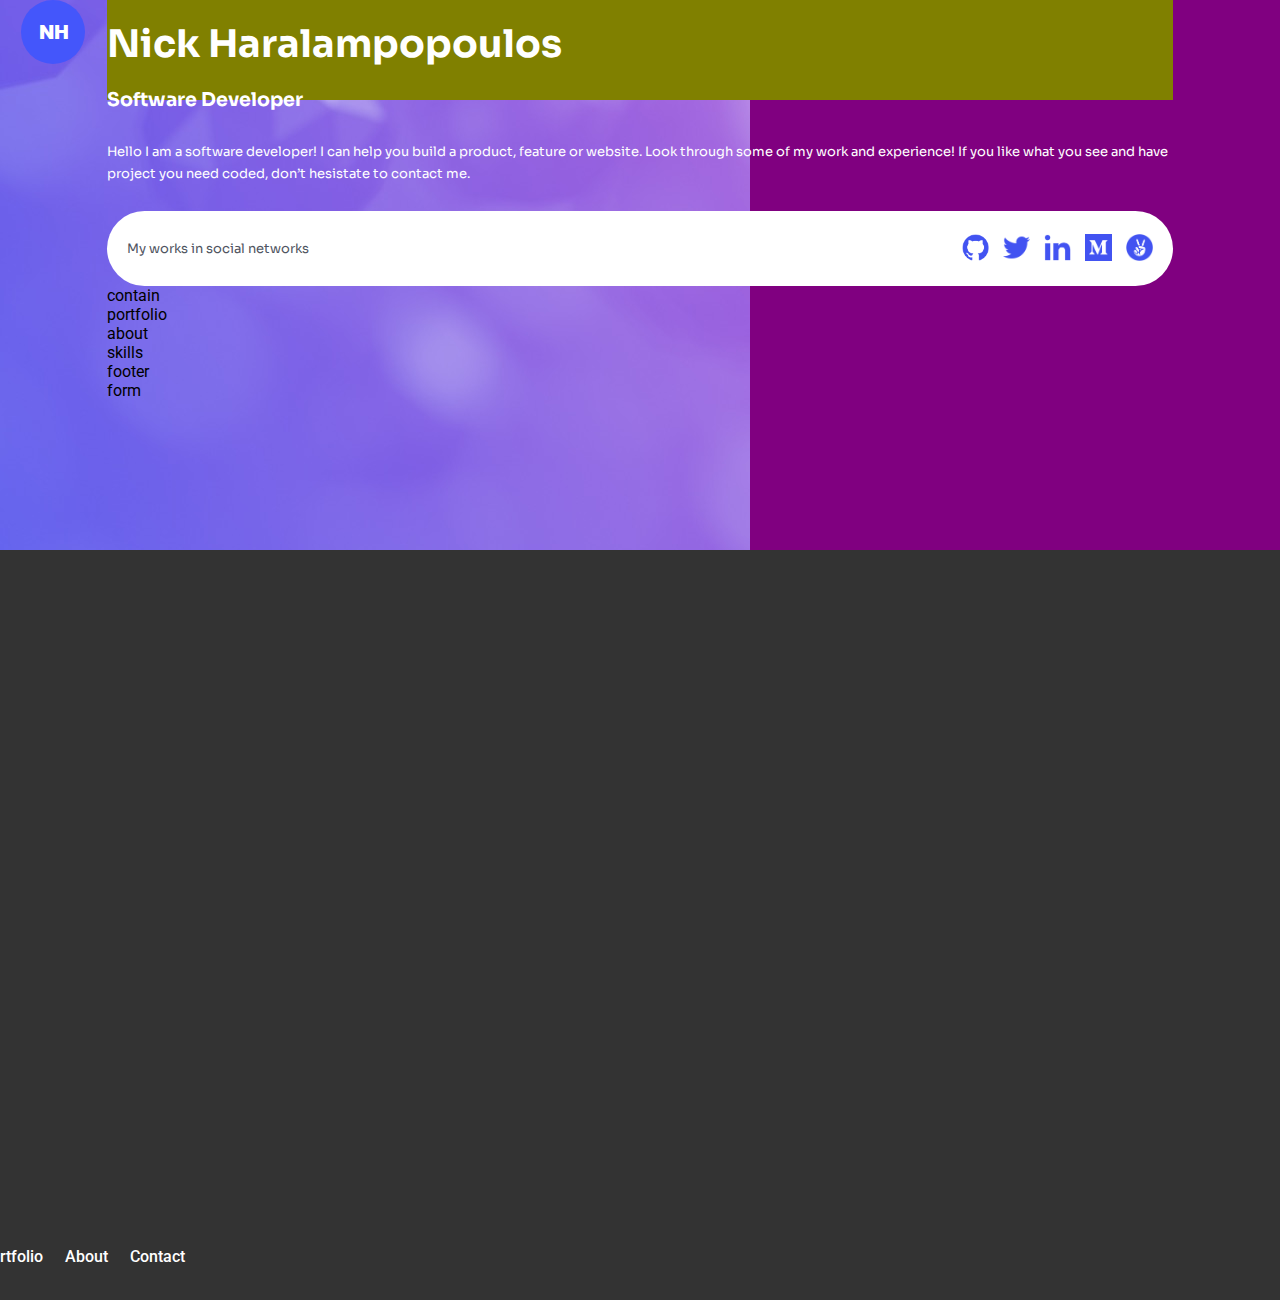
==== test.html @ a8895784 "New design" ====
<!DOCTYPE html>
<html lang="en">
  <head>
    <meta charset="UTF-8" />
    <meta name="viewport" content="width=device-width, initial-scale=1.0" />
    <link
      href="https://fonts.googleapis.com/css?family=Roboto"
      rel="stylesheet"
    />
    <link
      href="https://fonts.googleapis.com/css?family=Poppins"
      rel="stylesheet"
    />
    <link
      href="https://fonts.googleapis.com/css?family=Sora"
      rel="stylesheet"
    />
    <link rel="stylesheet" href="test.css" />
    <title>Test Document</title>
  </head>
  <body>
    <div class="header-image"></div>
    <div class="wrapper">
      <header class="nav">
        <div class="logo"><p class="initials">NH</p></div>
        <ul class="nav-items">
          <li class="active hidden"><a href="#intro">Intro</a></li>
          <li><a href="#portfolio">Portfolio</a></li>
          <li><a href="#about">About</a></li>
          <li><a href="#contact">Contact</a></li>
        </ul>
      </header>
      <div class="container">
        <!-- <div class="header">header</div> -->
        <div class="content">
          <div class="header" id="intro">
            <h1>Nick Haralampopoulos</h1>
            <h3>Software Developer</h3>
            <p>
              Hello I am a software developer! I can help you build a product,
              feature or website. Look through some of my work and experience!
              If you like what you see and have project you need coded, don’t
              hesistate to contact me.
            </p>
            <div class="social">
              <div class="text">My works in social networks</div>
              <ul class="social-icons">
                <li class="s-icon">
                  <a href="https://github.com/macnick"
                    ><img src="./images/github.png" alt="github logo"
                  /></a>
                </li>
                <li class="s-icon">
                  <a href="https://twitter.com/mac_experts"
                    ><img src="./images/twitter.png" alt="twitter logo"
                  /></a>
                </li>
                <li class="s-icon">
                  <a href="https://www.linkedin.com/in/nick-haralampopoulos/"
                    ><img src="./images/linkedin.png" alt="linkedin logo"
                  /></a>
                </li>
                <li class="s-icon">
                  <a href="https://medium.com/@nick.haralampopoulos"
                    ><img src="./images/medium.png" alt="medium logo"
                  /></a>
                </li>
                <li class="s-icon">
                  <a href="https://angel.co/u/nick-haralampopoulos"
                    ><img src="./images/angellist.png" alt="angellist logo"
                  /></a>
                </li>
              </ul>
            </div>
          </div>
        </div>
        <!-- Finished here -->

        <div class="contain">
          contain
          <div class="portfolio">portfolio</div>
          <div class="about">about</div>
          <div class="skills">skills</div>
          <div class="footer">
            footer
            <div class="form">form</div>
          </div>
        </div>
      </div>
    </div>
  </body>
</html>
---- test.css ----
body {
  margin: 0;
  overflow-y: scroll;
  overflow-x: hidden;
  font-family: 'Roboto', sans-serif;
  font-style: normal;
  background-color: #333;
}

html {
  scroll-behavior: smooth;
}

button {
  border: none;
  font-family: 'Roboto', sans-serif;
  font-style: normal;
}

button:hover {
  cursor: pointer;
  background-color: #ff869c;
}

a {
  text-decoration: none;
}

.header-image {
  position: absolute;
  top: 0;
  background-color: purple;
  background-image: url(/images/header-back-mobile.jpg);
  height: 550px;
  width: 100%;
  background-repeat: no-repeat;
  z-index: -100;
}

.wrapper {
  display: grid;
  grid-template-columns: minmax(10px, 1fr) minmax(355px, 10fr) minmax(10px, 1fr);
  grid-template-rows: 100px auto;
  justify-items: center;
  width: 100vw;
  /* height: 100vh; */
  height: 1300px;
}

.nav {
  grid-column-start: 2;
  grid-column-end: 3;
  display: flex;
  justify-content: space-between;
  align-items: center;
  /* width: 100%; */
  /* height: 90px; */
}

.container {
  background-color: olive;
  grid-column-start: 2;
  grid-column-end: 3;
  width: 100%;
}

.hidden {
  display: none;
}

/* nav styling  */
.nav {
  display: flex;
  flex-direction: row;
  padding: 0;
  z-index: 1;
  width: 100%;
}
.nav ul {
  list-style: none;
  display: flex;
  flex-direction: row;
}
.nav ul li {
  margin: 0 1px;
}
.nav a {
  font-weight: 500;
  font-size: 20px;
  line-height: 338.5%;
  color: #ffffff;
}

.logo {
  background: #4456fb;
  border-radius: 50%;
  width: 64px;
  height: 64px;
  /* margin: 47px 0 40px 0; */
}
.initials {
  font-family: 'Poppins', sans-serif;
  font-style: normal;
  font-weight: 800;
  font-size: 20px;
  line-height: 105.3%;
  color: #ffffff;
  z-index: 100;
  padding: 2px 0 0 18px;
}
.nav-items li {
  margin: 10px 0 10px -60px;
  line-height: 40px;
  list-style: none;
}
.nav-items a {
  font-weight: 500;
  font-size: 16px;
  margin: 0 0 0 20px;
}

/* style content  */

.content {
  font-family: 'Sora', sans-serif;
  font-style: normal;
  font-weight: bold;
  color: #ffffff;
}

.icons a img,
.s-icon img {
  width: 27px;
  height: 27px;
  margin-left: 14px;
}

.icons {
  display: flex;
  justify-content: flex-end;
  margin-top: 20px;
  border-bottom: 1px solid #6877ff;
  padding: 0 0 20px 0;
}

.content .header h1 {
  font-size: 38px;
  line-height: 105%;
}

.header h3 {
  font-size: 19px;
  line-height: 105%;
  margin: 0 0 30px 0;
}

.header p,
.about p,
.footer p {
  font-size: 13px;
  font-weight: normal;
  line-height: 22px;
  /* width: 100%; */
  margin: 0 0 26px 0;
}

.about p,
.footer p {
  color: #4f5461;
}

.social {
  display: flex;
  justify-content: space-between;
  align-items: center;
  font-style: normal;
  font-weight: normal;
  font-size: 13px;
  line-height: 105%;
  background-color: #fff;
  color: #4f5461;
  border-radius: 60px;
  padding: 10px 20px;
}

.social ul {
  display: flex;
  list-style: none;
}

@media only screen and (min-width: 600px) {
  .nav {
    grid-column-start: 1;
    grid-column-end: 2;
    grid-row-start: 1;
    grid-row-end: 3;
    /* display: grid;
    grid-template-rows: 12fr; */
    flex-direction: column;
    padding: 0 90px;
  }
}
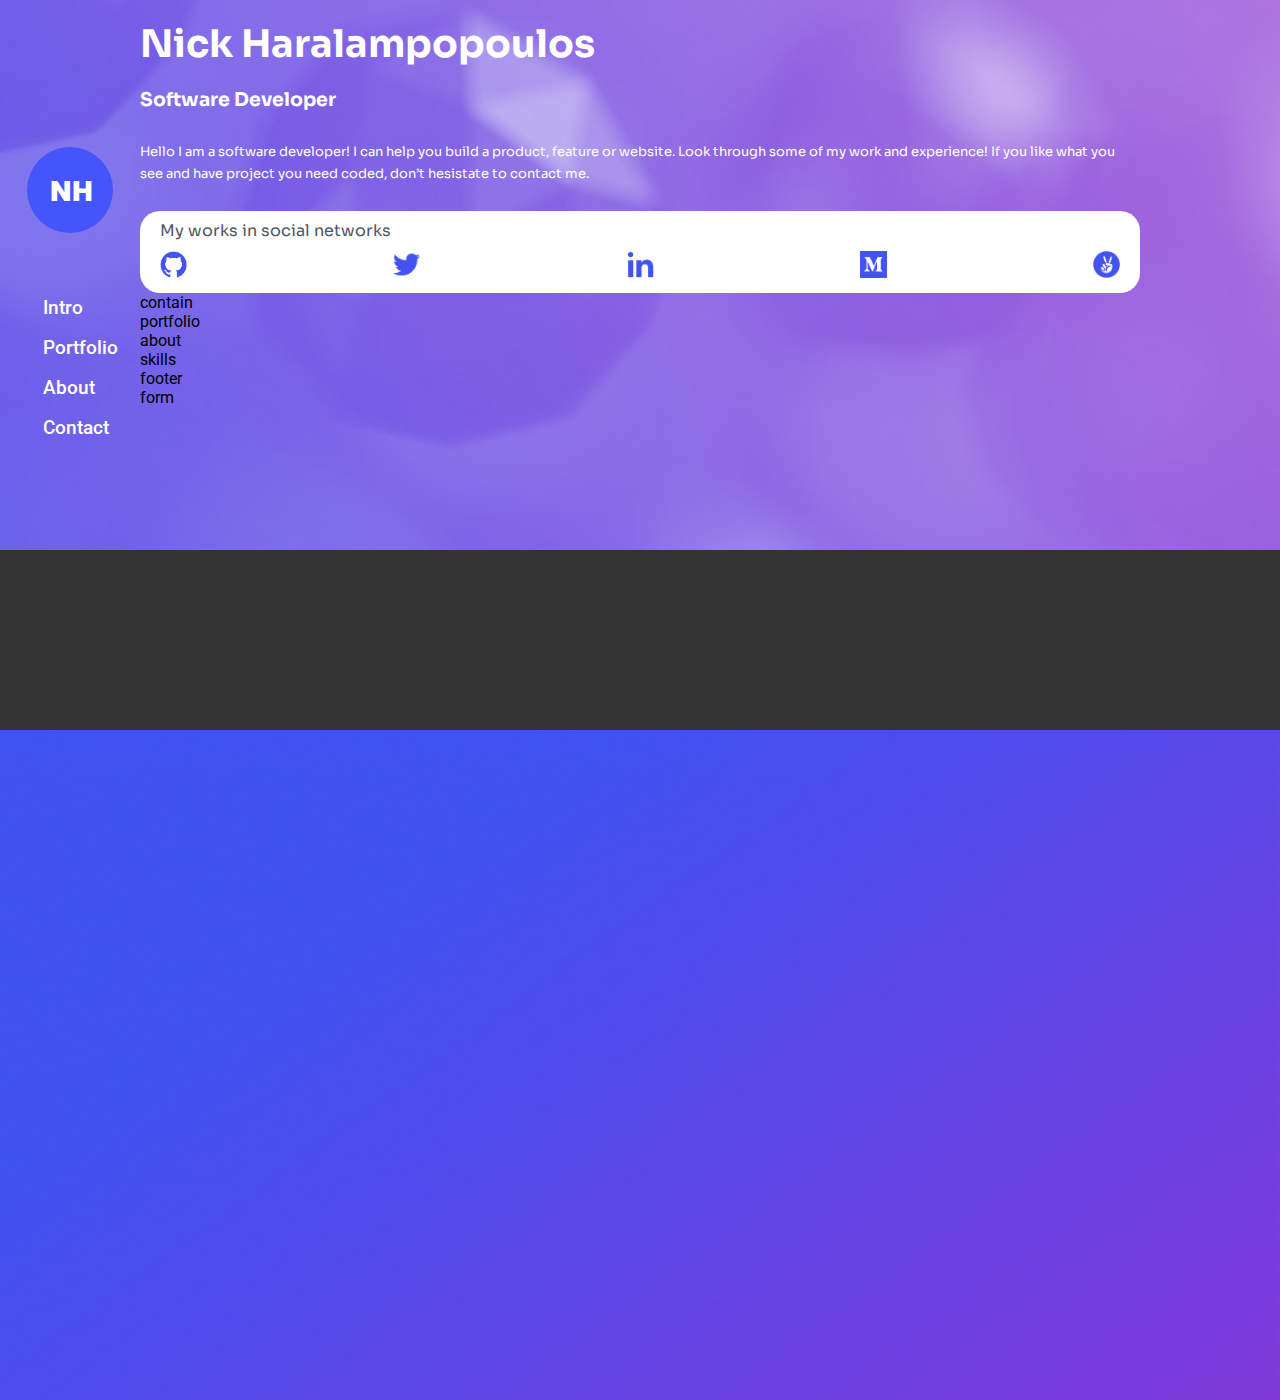
==== commit 6c019e20: "Style Intro" ====
--- a/test.html
+++ b/test.html
@@ -44,33 +44,29 @@
             </p>
             <div class="social">
               <div class="text">My works in social networks</div>
-              <ul class="social-icons">
-                <li class="s-icon">
-                  <a href="https://github.com/macnick"
-                    ><img src="./images/github.png" alt="github logo"
-                  /></a>
-                </li>
-                <li class="s-icon">
-                  <a href="https://twitter.com/mac_experts"
-                    ><img src="./images/twitter.png" alt="twitter logo"
-                  /></a>
-                </li>
-                <li class="s-icon">
-                  <a href="https://www.linkedin.com/in/nick-haralampopoulos/"
-                    ><img src="./images/linkedin.png" alt="linkedin logo"
-                  /></a>
-                </li>
-                <li class="s-icon">
-                  <a href="https://medium.com/@nick.haralampopoulos"
-                    ><img src="./images/medium.png" alt="medium logo"
-                  /></a>
-                </li>
-                <li class="s-icon">
-                  <a href="https://angel.co/u/nick-haralampopoulos"
-                    ><img src="./images/angellist.png" alt="angellist logo"
-                  /></a>
-                </li>
-              </ul>
+              <div class="social-icons">
+                <a href="https://github.com/macnick" target="_blank"
+                  ><img src="./images/github.png" alt="github logo"
+                /></a>
+                <a href="https://twitter.com/mac_experts" target="_blank"
+                  ><img src="./images/twitter.png" alt="twitter logo"
+                /></a>
+                <a
+                  href="https://www.linkedin.com/in/nick-haralampopoos/"
+                  target="_blank"
+                  ><img src="./images/linkedin.png" alt="linkedin logo"
+                /></a>
+                <a
+                  href="https://medium.com/@nick.haralampopoulos"
+                  target="_blank"
+                  ><img src="./images/medium.png" alt="medium logo"
+                /></a>
+                <a
+                  href="https://angel.co/u/nick-haralampopoulos"
+                  target="_blank"
+                  ><img src="./images/angellist.png" alt="angellist logo"
+                /></a>
+              </div>
             </div>
           </div>
         </div>
--- a/test.css
+++ b/test.css
@@ -34,6 +34,7 @@
   height: 550px;
   width: 100%;
   background-repeat: no-repeat;
+  background-size: 100%;
   z-index: -100;
 }
 
@@ -44,7 +45,11 @@
   justify-items: center;
   width: 100vw;
   /* height: 100vh; */
-  height: 1300px;
+  height: 1400px;
+  background-image: url(/images/footer-back-mobile.jpg);
+  background-repeat: no-repeat;
+  background-position: center bottom;
+  background-size: 100% 670px;
 }
 
 .nav {
@@ -58,7 +63,7 @@
 }
 
 .container {
-  background-color: olive;
+  /* background-color: olive; */
   grid-column-start: 2;
   grid-column-end: 3;
   width: 100%;
@@ -129,18 +134,10 @@
 }
 
 .icons a img,
-.s-icon img {
+a img {
   width: 27px;
   height: 27px;
-  margin-left: 14px;
-}
-
-.icons {
-  display: flex;
-  justify-content: flex-end;
-  margin-top: 20px;
-  border-bottom: 1px solid #6877ff;
-  padding: 0 0 20px 0;
+  margin: 10px 0 0 0;
 }
 
 .content .header h1 {
@@ -170,33 +167,63 @@
 }
 
 .social {
-  display: flex;
-  justify-content: space-between;
-  align-items: center;
+  display: block;
+  text-align: left;
+  font-family: 'Sora', sans-serif;
   font-style: normal;
   font-weight: normal;
-  font-size: 13px;
-  line-height: 105%;
+  font-size: 16px;
+  line-height: 20px;
   background-color: #fff;
   color: #4f5461;
-  border-radius: 60px;
+  border-radius: 20px;
   padding: 10px 20px;
 }
 
-.social ul {
-  display: flex;
-  list-style: none;
-}
-
-@media only screen and (min-width: 600px) {
+.social-icons {
+  display: flex;
+  justify-content: space-between;
+}
+
+@media only screen and (min-width: 1024px) {
+  .wrapper {
+    grid-template-columns: minmax(140px, 1fr) minmax(700px, 10fr) minmax(
+        140px,
+        1fr
+      );
+  }
   .nav {
     grid-column-start: 1;
     grid-column-end: 2;
-    grid-row-start: 1;
+    grid-row-start: 2;
     grid-row-end: 3;
-    /* display: grid;
-    grid-template-rows: 12fr; */
     flex-direction: column;
+    justify-content: flex-start;
     padding: 0 90px;
   }
-}
+  .nav ul {
+    flex-direction: column;
+    padding-inline-start: 0px;
+  }
+  .hidden {
+    display: block;
+  }
+  .logo {
+    background: #4456fb;
+    border-radius: 50%;
+    width: 86px;
+    height: 86px;
+    margin: 47px 0 40px 0;
+  }
+  .initials {
+    font-size: 28px;
+    line-height: 105.3%;
+    padding: 2px 0 0 23px;
+  }
+  .nav-items a {
+    font-weight: 500;
+    font-size: 19px;
+    line-height: 105%;
+    margin: 0 0 0 20px;
+  }
+}
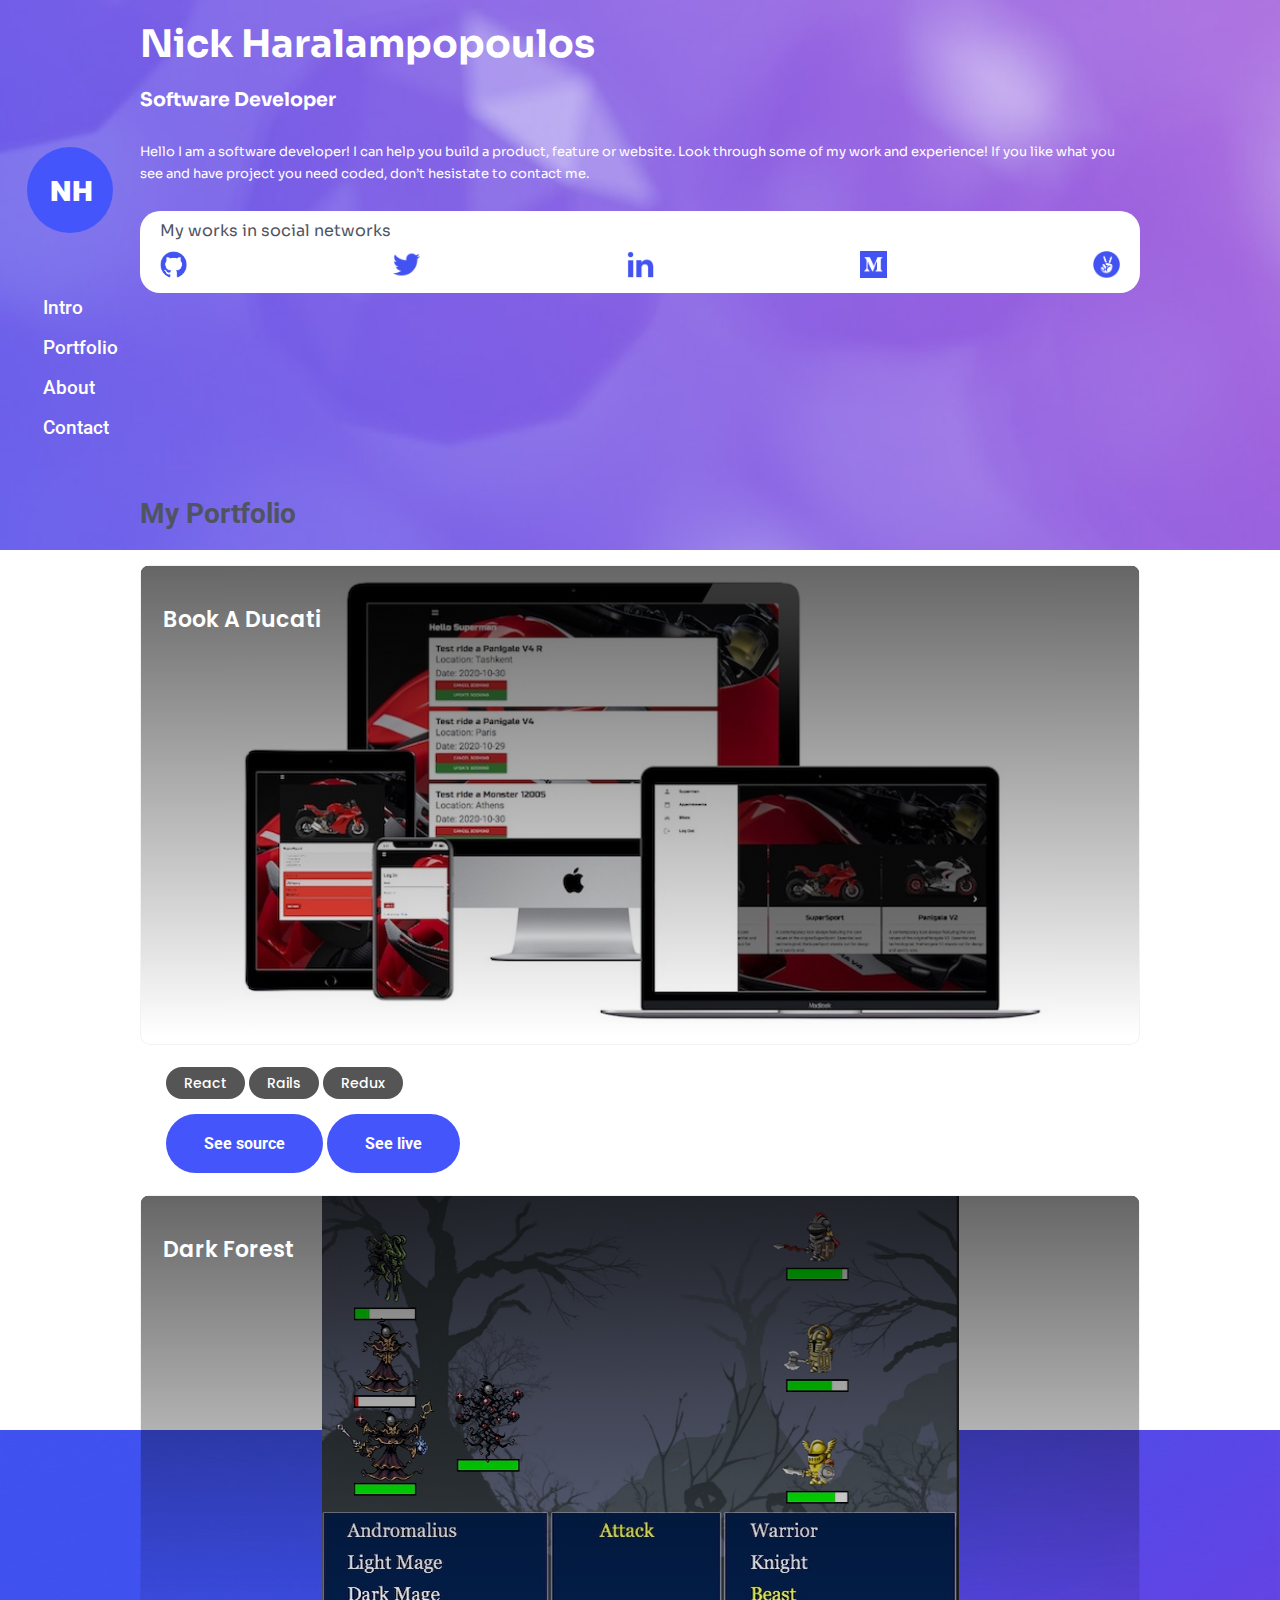
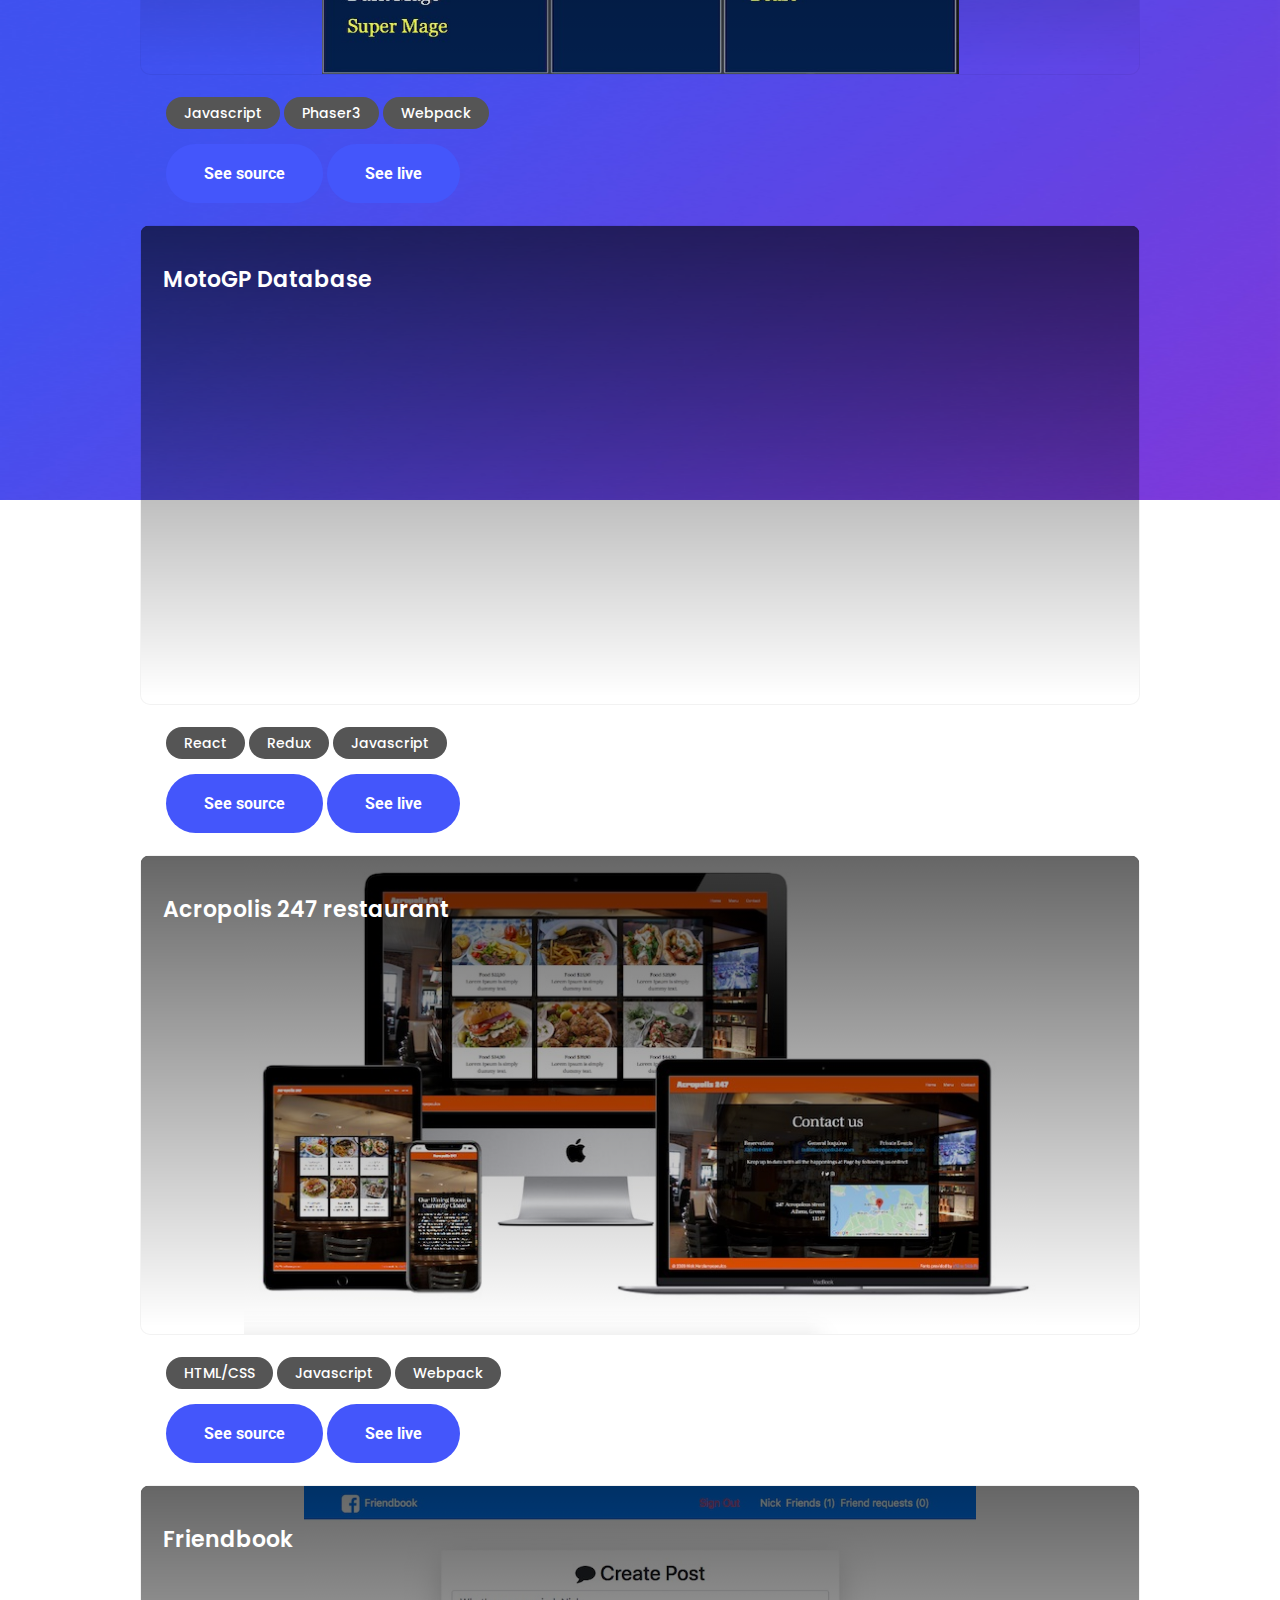
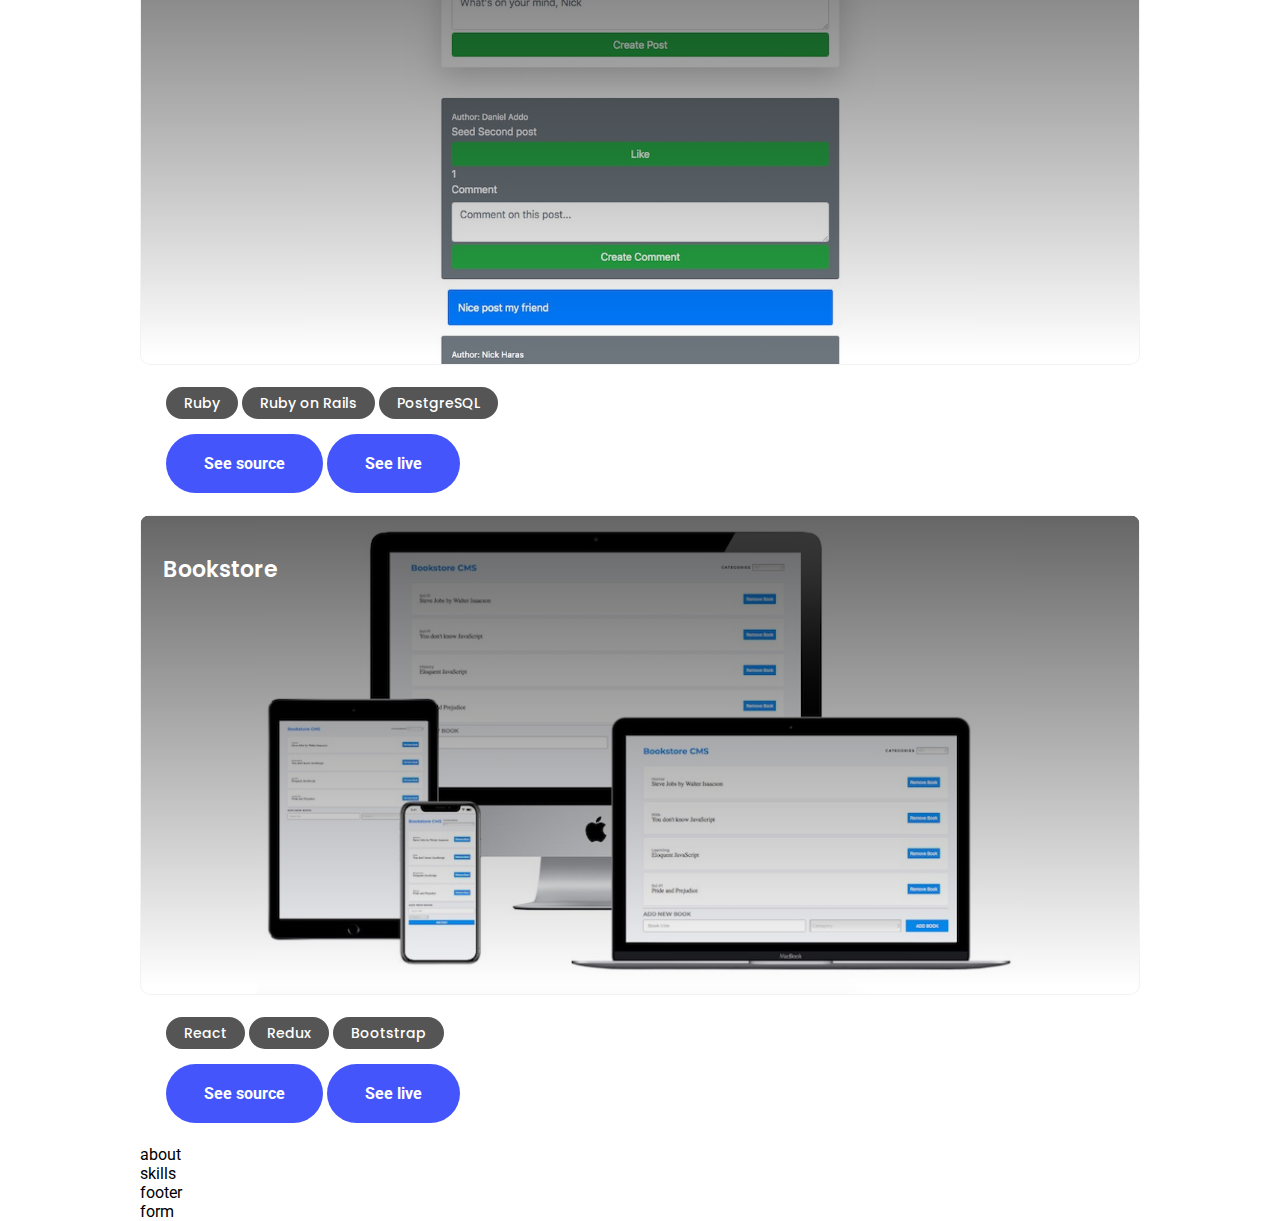
==== commit 9f81161a: "Style portfolio" ====
--- a/test.html
+++ b/test.html
@@ -72,16 +72,148 @@
         </div>
         <!-- Finished here -->
 
-        <div class="contain">
-          contain
-          <div class="portfolio">portfolio</div>
-          <div class="about">about</div>
-          <div class="skills">skills</div>
-          <div class="footer">
-            footer
-            <div class="form">form</div>
+        <!-- <div class="contain"> -->
+        <!-- Portfolio -->
+        <div class="portfolio">
+          <h4>My Portfolio</h4>
+          <div class="portfolio-item" id="proj1">
+            <div class="project-info">
+              <h3>Book A Ducati</h3>
+              <div class="technologies">
+                <span class="btn grey">React</span>
+                <span class="btn grey">Rails</span>
+                <span class="btn grey">Redux</span>
+              </div>
+              <div class="project-btn">
+                <a
+                  href="https://github.com/macnick/bookaduc-client"
+                  target="_blank"
+                >
+                  <span class="btn blue source-live">See source</span>
+                </a>
+                <a href="https://bookaduc.netlify.app/" target="_blank">
+                  <span class="btn blue source-live">See live</span>
+                </a>
+              </div>
+            </div>
+          </div>
+          <div class="portfolio-item" id="proj2">
+            <div class="project-info">
+              <h3>Dark Forest</h3>
+              <div class="technologies">
+                <span class="btn grey">Javascript</span>
+                <span class="btn grey">Phaser3</span>
+                <span class="btn grey">Webpack</span>
+              </div>
+              <div class="project-btn">
+                <a href="https://github.com/macnick/RPG-game" target="_blank">
+                  <span class="btn blue source-live">See source</span>
+                </a>
+                <a href="https://macexperts.gr/darkforest" target="_blank">
+                  <span class="btn blue source-live">See live</span>
+                </a>
+              </div>
+            </div>
+          </div>
+          <div class="portfolio-item" id="proj3">
+            <div class="project-info">
+              <h3>MotoGP Database</h3>
+              <div class="technologies">
+                <span class="btn grey">React</span>
+                <span class="btn grey">Redux</span>
+                <span class="btn grey">Javascript</span>
+              </div>
+              <div class="project-btn">
+                <a href="https://github.com/macnick/motogp-db" target="_blank">
+                  <span class="btn blue source-live">See source</span>
+                </a>
+                <a href="https://motogp-macnick.netlify.app/" target="_blank">
+                  <span class="btn blue source-live">See live</span>
+                </a>
+              </div>
+            </div>
+          </div>
+          <div class="portfolio-item" id="proj4">
+            <div class="project-info">
+              <h3>Acropolis 247 restaurant</h3>
+              <div class="technologies">
+                <span class="btn grey">HTML/CSS</span>
+                <span class="btn grey">Javascript</span>
+                <span class="btn grey">Webpack</span>
+              </div>
+              <div class="project-btn">
+                <a
+                  href="https://github.com/macnick/Restaurant-Page"
+                  target="_blank"
+                >
+                  <span class="btn blue source-live">See source</span>
+                </a>
+                <a
+                  href="https://macnick.github.io/Restaurant-Page/"
+                  target="_blank"
+                >
+                  <span class="btn blue source-live">See live</span>
+                </a>
+              </div>
+            </div>
+          </div>
+          <div class="portfolio-item" id="proj5">
+            <div class="project-info">
+              <h3>Friendbook</h3>
+              <div class="technologies">
+                <span class="btn grey">Ruby</span>
+                <span class="btn grey">Ruby on Rails</span>
+                <span class="btn grey">PostgreSQL</span>
+              </div>
+              <div class="project-btn">
+                <a
+                  href="https://github.com/macnick/facebook-clone"
+                  target="_blank"
+                >
+                  <span class="btn blue source-live">See source</span>
+                </a>
+                <a
+                  href="https://secret-sea-76381.herokuapp.com/"
+                  target="_blank"
+                >
+                  <span class="btn blue source-live">See live</span>
+                </a>
+              </div>
+            </div>
+          </div>
+          <div class="portfolio-item" id="proj6">
+            <div class="project-info">
+              <h3>Bookstore</h3>
+              <div class="technologies">
+                <span class="btn grey">React</span>
+                <span class="btn grey">Redux</span>
+                <span class="btn grey">Bootstrap</span>
+              </div>
+              <div class="project-btn">
+                <a
+                  href="https://github.com/macnick/react-bookstore"
+                  target="_blank"
+                >
+                  <span class="btn blue source-live">See source</span>
+                </a>
+                <a
+                  href="https://react-bookstore-270720.herokuapp.com/"
+                  target="_blank"
+                >
+                  <span class="btn blue source-live">See live</span>
+                </a>
+              </div>
+            </div>
           </div>
         </div>
+        <!-- Portfolio Finished here -->
+        <div class="about">about</div>
+        <div class="skills">skills</div>
+        <div class="footer">
+          footer
+          <div class="form">form</div>
+        </div>
+        <!-- </div> -->
       </div>
     </div>
   </body>
--- a/test.css
+++ b/test.css
@@ -4,7 +4,6 @@
   overflow-x: hidden;
   font-family: 'Roboto', sans-serif;
   font-style: normal;
-  background-color: #333;
 }
 
 html {
@@ -24,6 +23,13 @@
 
 a {
   text-decoration: none;
+}
+
+h4 {
+  font-weight: bold;
+  font-size: 28px;
+  line-height: 29px;
+  color: #4f5461;
 }
 
 .header-image {
@@ -45,7 +51,7 @@
   justify-items: center;
   width: 100vw;
   /* height: 100vh; */
-  height: 1400px;
+  height: 2100px;
   background-image: url(/images/footer-back-mobile.jpg);
   background-repeat: no-repeat;
   background-position: center bottom;
@@ -63,7 +69,6 @@
 }
 
 .container {
-  /* background-color: olive; */
   grid-column-start: 2;
   grid-column-end: 3;
   width: 100%;
@@ -131,6 +136,7 @@
   font-style: normal;
   font-weight: bold;
   color: #ffffff;
+  height: 436px;
 }
 
 .icons a img,
@@ -185,6 +191,165 @@
   justify-content: space-between;
 }
 
+/* style portfolio  */
+
+.portfolio-item {
+  width: auto;
+  height: 480px;
+  border: 1px solid rgba(0, 0, 0, 0.05);
+  box-sizing: border-box;
+  border-radius: 10px;
+  margin: 0 0 150px 0;
+}
+
+#proj1 {
+  background: linear-gradient(
+      180deg,
+      rgba(0, 0, 0, 0.6) 0%,
+      rgba(0, 0, 0, 0) 98.35%
+    ),
+    url(./images/Proj1.jpg);
+  background-position: center;
+  background-size: contain;
+  background-repeat: no-repeat;
+}
+
+#proj2 {
+  background: linear-gradient(
+      180deg,
+      rgba(0, 0, 0, 0.6) 0%,
+      rgba(0, 0, 0, 0) 98.35%
+    ),
+    url(./images/Proj2.jpg);
+  background-position: center;
+  background-size: contain;
+  background-repeat: no-repeat;
+}
+
+#proj3 {
+  background: linear-gradient(
+      180deg,
+      rgba(0, 0, 0, 0.6) 0%,
+      rgba(0, 0, 0, 0) 98.35%
+    ),
+    url(./images/Proj3.jpg);
+  background-position: center;
+  background-size: contain;
+  background-repeat: no-repeat;
+}
+
+#proj4 {
+  background: linear-gradient(
+      180deg,
+      rgba(0, 0, 0, 0.6) 0%,
+      rgba(0, 0, 0, 0) 98.35%
+    ),
+    url(./images/Proj4.jpg);
+  background-position: center;
+  background-size: contain;
+  background-repeat: no-repeat;
+}
+
+#proj5 {
+  background: linear-gradient(
+      180deg,
+      rgba(0, 0, 0, 0.6) 0%,
+      rgba(0, 0, 0, 0) 98.35%
+    ),
+    url(./images/Proj5.jpg);
+  background-position: center;
+  background-size: contain;
+  background-repeat: no-repeat;
+}
+
+#proj6 {
+  background: linear-gradient(
+      180deg,
+      rgba(0, 0, 0, 0.6) 0%,
+      rgba(0, 0, 0, 0) 98.35%
+    ),
+    url(./images/Proj6.jpg);
+  background-position: center;
+  background-size: contain;
+  background-repeat: no-repeat;
+}
+
+.btn {
+  font-weight: bold;
+  font-size: 16px;
+  line-height: 103%;
+  text-align: center;
+  padding: 22px 0 18px 0;
+  color: #ffffff;
+  border: 0 solid none;
+  border-radius: 60px;
+  width: 193px;
+  height: 59px;
+}
+
+.project-info {
+  opacity: 100;
+  width: 405px;
+  height: 286px;
+}
+
+.project-info h3 {
+  position: relative;
+  top: 20px;
+  left: 22px;
+  font-family: 'Poppins', sans-serif;
+  font-style: normal;
+  font-weight: 600;
+  font-size: 22px;
+  line-height: 105.3%;
+  color: #fff;
+}
+
+.technologies {
+  position: relative;
+  top: 440px;
+  left: 25px;
+}
+
+.project-btn {
+  position: relative;
+  top: 480px;
+  left: 25px;
+  width: 340px;
+}
+
+.source-live {
+  padding: 20px 38px 20px 38px;
+  width: 193px;
+  height: 59px;
+}
+
+.blue {
+  background-color: #4456fb;
+}
+
+.blue:hover {
+  background-color: #7cb1ff;
+}
+
+.red {
+  background: #fa4969;
+  width: 242px;
+}
+
+.grey {
+  font-family: 'Poppins', sans-serif;
+  font-style: normal;
+  font-weight: 500;
+  font-size: 14px;
+  line-height: 21px;
+  text-align: center;
+  border: 0 solid none;
+  border-radius: 60px;
+  background-color: #555;
+  padding: 6px 18px;
+}
+
 @media only screen and (min-width: 1024px) {
   .wrapper {
     grid-template-columns: minmax(140px, 1fr) minmax(700px, 10fr) minmax(
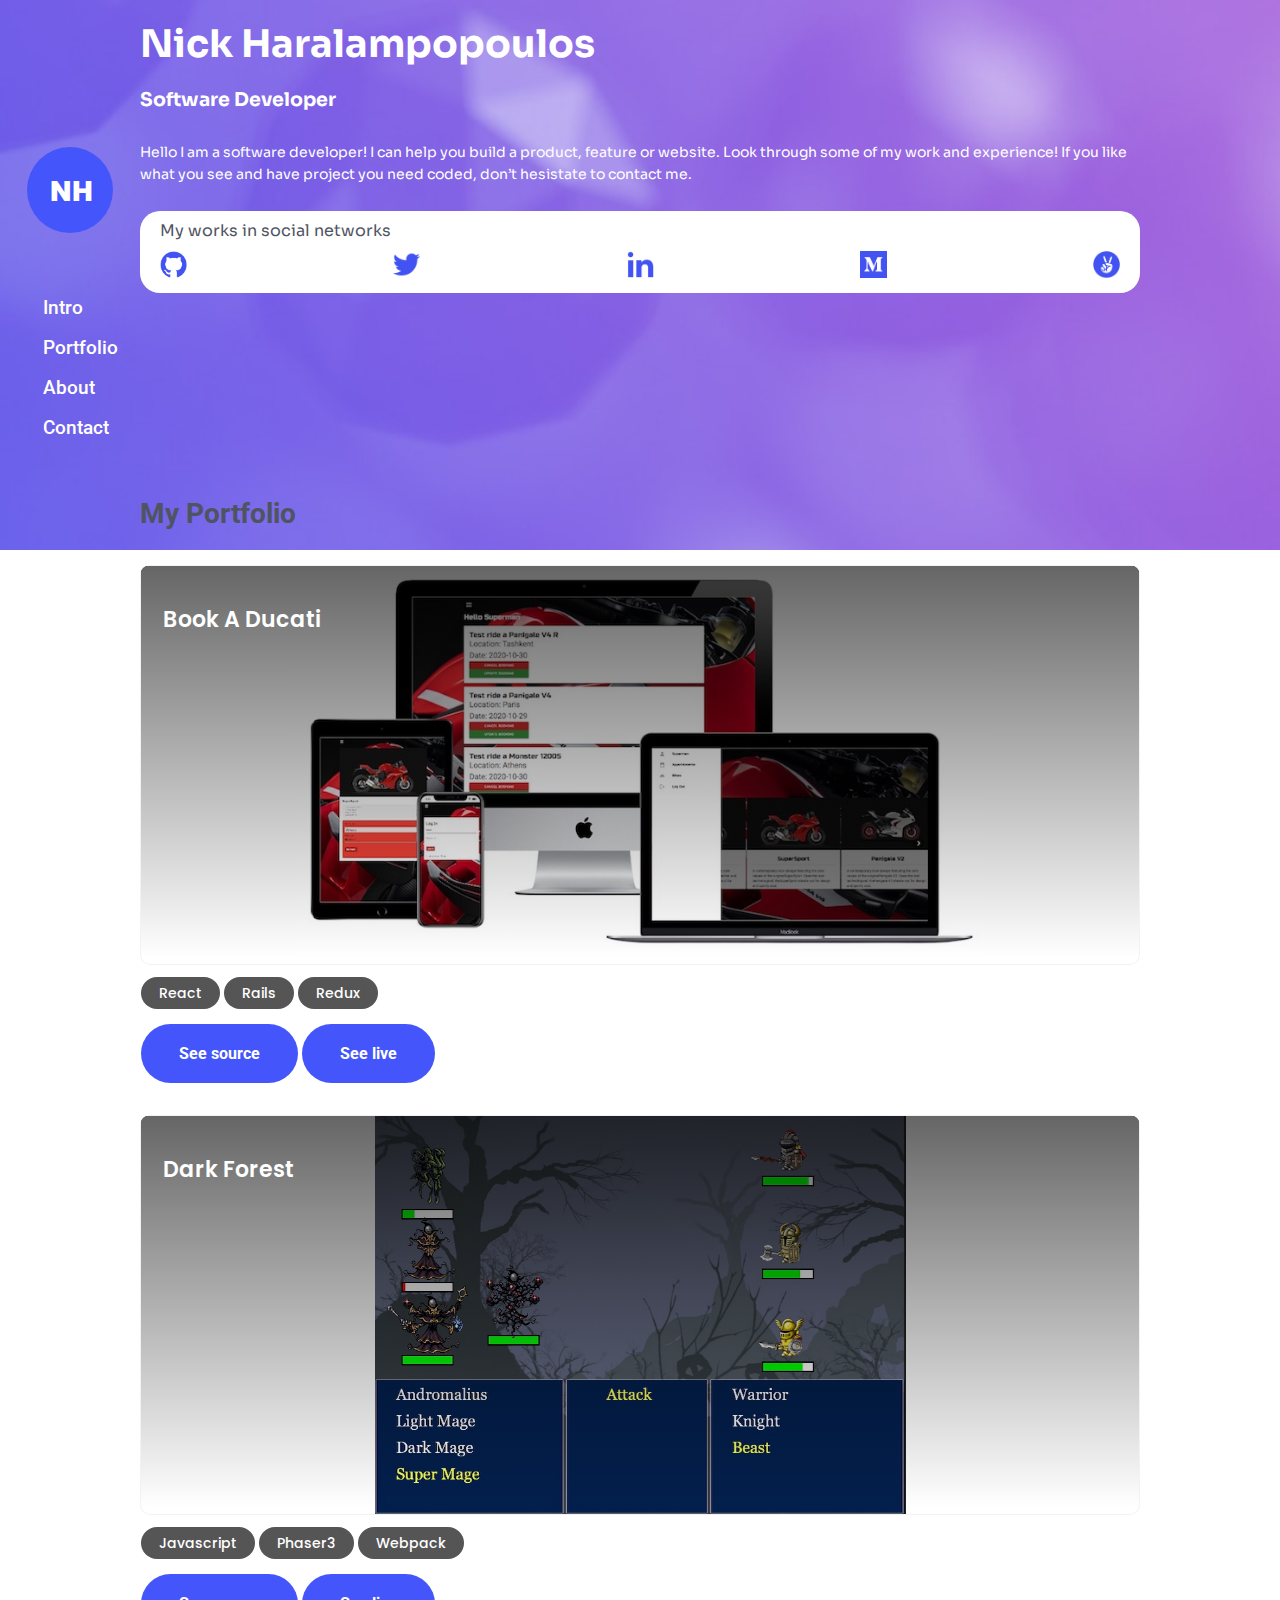
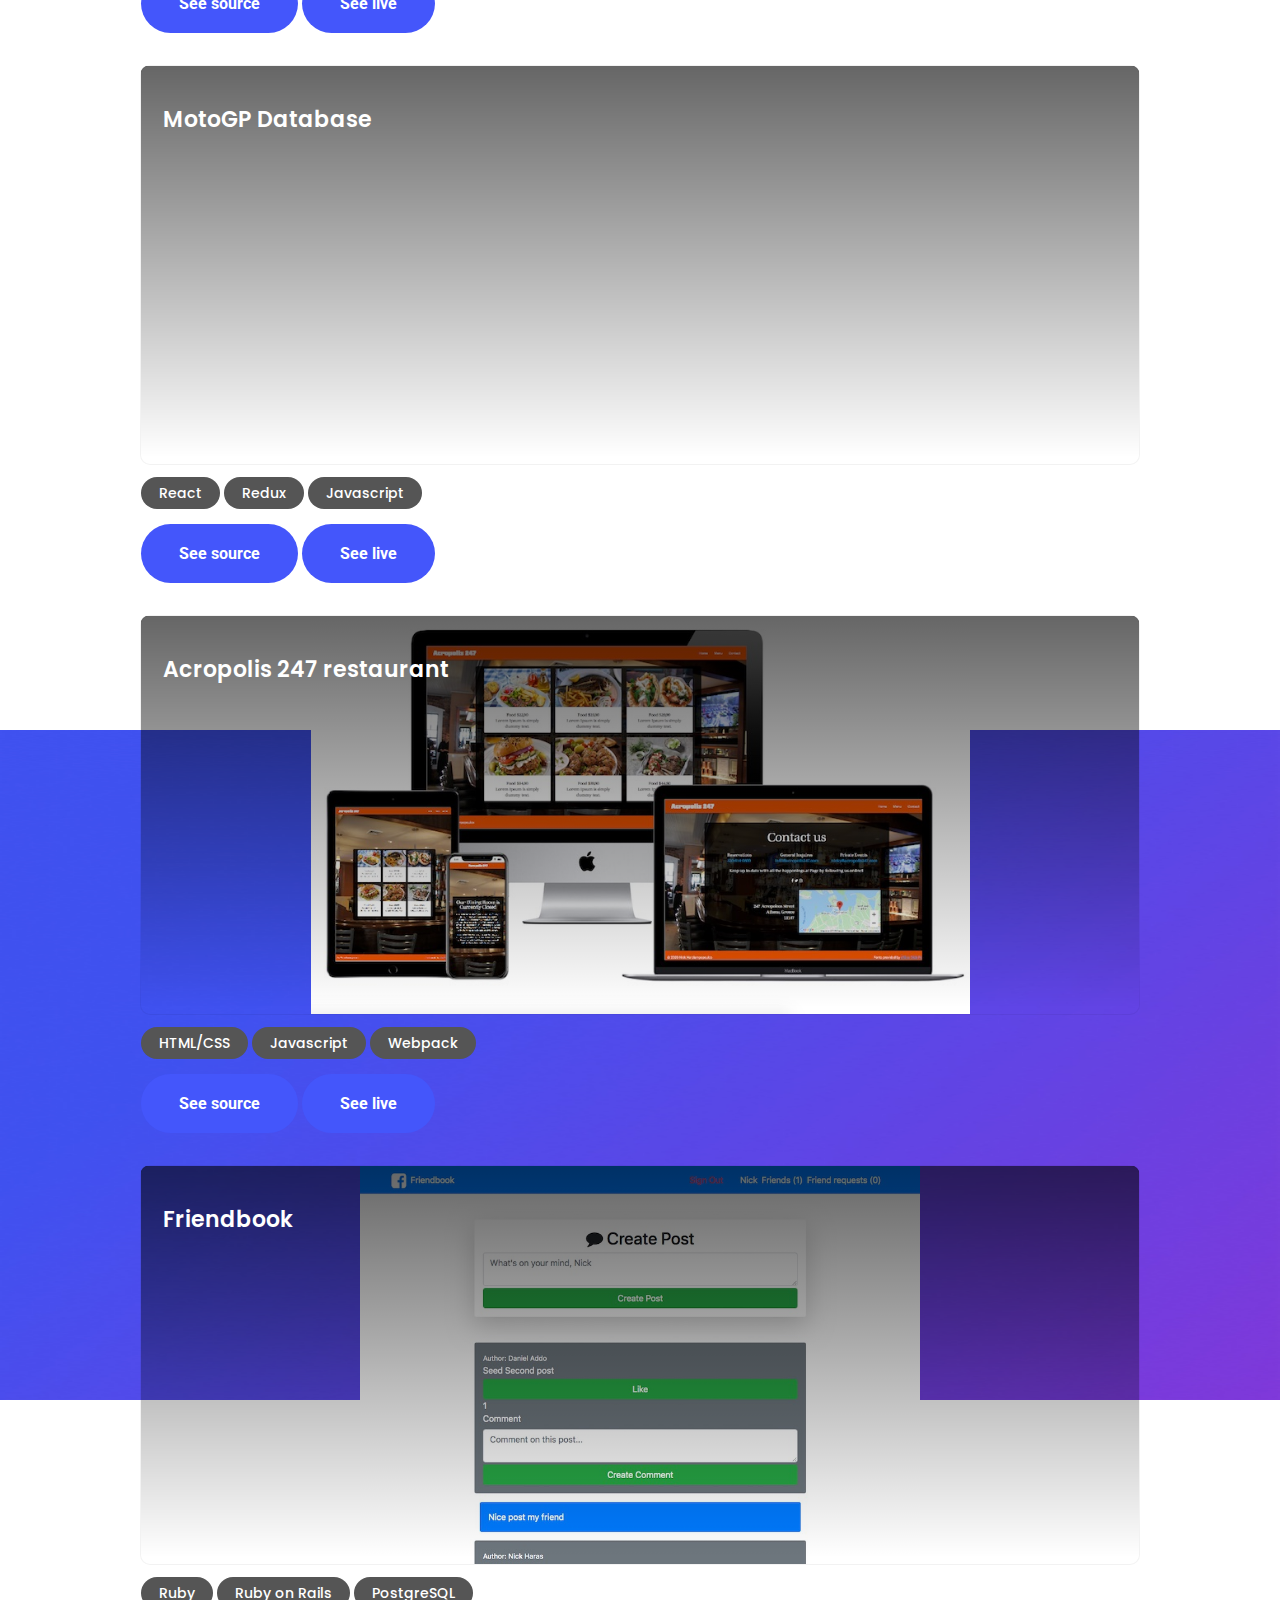
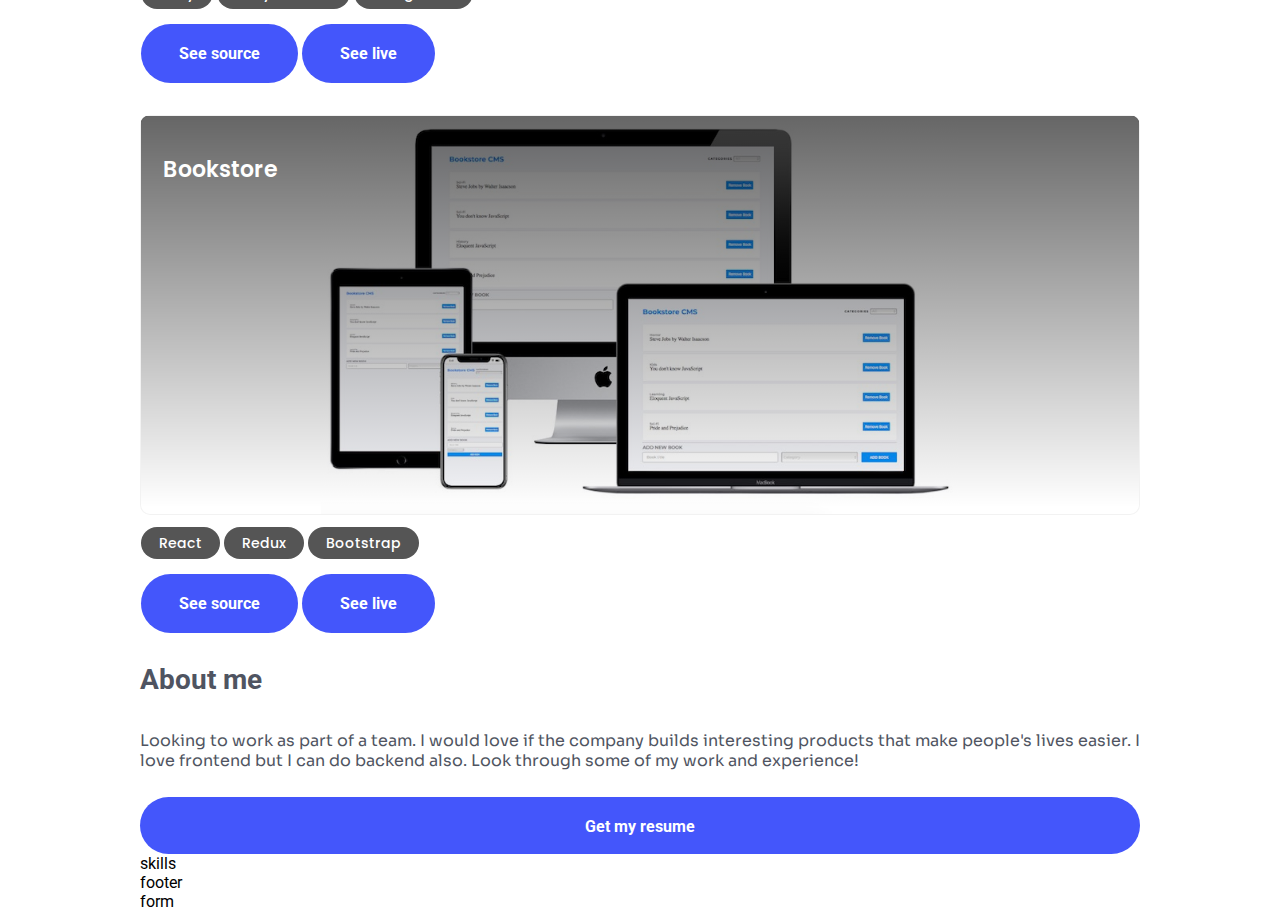
==== commit 5b25755d: "Style about me section" ====
--- a/test.html
+++ b/test.html
@@ -207,7 +207,25 @@
           </div>
         </div>
         <!-- Portfolio Finished here -->
-        <div class="about">about</div>
+
+        <!-- About -->
+        <div class="about" id="about">
+          <h4>About me</h4>
+          <p>
+            Looking to work as part of a team. I would love if the company
+            builds interesting products that make people's lives easier. I love
+            frontend but I can do backend also. Look through some of my work and
+            experience!
+          </p>
+          <a
+            href="https://docs.google.com/document/d/e/2PACX-1vRIYUFflv7IoFgW4l0dtU2_IF6SeEMJem4yeUPwZbDJ_qp3NnFQPH0BofiEpUQedsKlHYGp-CwCSlrZ/pub"
+            target="_blank"
+            rel="noopener noreferrer"
+          >
+            <div class="btn blue">Get my resume</div></a
+          >
+        </div>
+        <!-- About Finished here -->
         <div class="skills">skills</div>
         <div class="footer">
           footer
--- a/test.css
+++ b/test.css
@@ -1,3 +1,7 @@
+/* * {
+  overflow-x: hidden;
+} */
+
 body {
   margin: 0;
   overflow-y: scroll;
@@ -30,6 +34,20 @@
   font-size: 28px;
   line-height: 29px;
   color: #4f5461;
+}
+
+.wrapper {
+  display: grid;
+  grid-template-columns: minmax(10px, 1fr) minmax(355px, 10fr) minmax(10px, 1fr);
+  grid-template-rows: 100px auto;
+  justify-items: center;
+  width: 100vw;
+  /* height: 100vh; */
+  height: 3000px;
+  background-image: url(/images/footer-back-mobile.jpg);
+  background-repeat: no-repeat;
+  background-position: center bottom;
+  background-size: 100% 670px;
 }
 
 .header-image {
@@ -42,20 +60,6 @@
   background-repeat: no-repeat;
   background-size: 100%;
   z-index: -100;
-}
-
-.wrapper {
-  display: grid;
-  grid-template-columns: minmax(10px, 1fr) minmax(355px, 10fr) minmax(10px, 1fr);
-  grid-template-rows: 100px auto;
-  justify-items: center;
-  width: 100vw;
-  /* height: 100vh; */
-  height: 2100px;
-  background-image: url(/images/footer-back-mobile.jpg);
-  background-repeat: no-repeat;
-  background-position: center bottom;
-  background-size: 100% 670px;
 }
 
 .nav {
@@ -160,15 +164,18 @@
 .header p,
 .about p,
 .footer p {
-  font-size: 13px;
+  font-size: 14px;
   font-weight: normal;
   line-height: 22px;
-  /* width: 100%; */
   margin: 0 0 26px 0;
 }
 
 .about p,
 .footer p {
+  font-family: 'Sora', sans-serif;
+  font-style: normal;
+  font-size: 16px;
+  line-height: 20px;
   color: #4f5461;
 }
 
@@ -195,7 +202,7 @@
 
 .portfolio-item {
   width: auto;
-  height: 480px;
+  height: 400px;
   border: 1px solid rgba(0, 0, 0, 0.05);
   box-sizing: border-box;
   border-radius: 10px;
@@ -283,13 +290,11 @@
   color: #ffffff;
   border: 0 solid none;
   border-radius: 60px;
-  width: 193px;
-  height: 59px;
 }
 
 .project-info {
   opacity: 100;
-  width: 405px;
+  width: 100%;
   height: 286px;
 }
 
@@ -307,15 +312,13 @@
 
 .technologies {
   position: relative;
-  top: 440px;
-  left: 25px;
+  top: 350px;
+  /* left: 25px; */
 }
 
 .project-btn {
   position: relative;
-  top: 480px;
-  left: 25px;
-  width: 340px;
+  top: 390px;
 }
 
 .source-live {
@@ -350,6 +353,8 @@
   padding: 6px 18px;
 }
 
+/* About styling */
+
 @media only screen and (min-width: 1024px) {
   .wrapper {
     grid-template-columns: minmax(140px, 1fr) minmax(700px, 10fr) minmax(
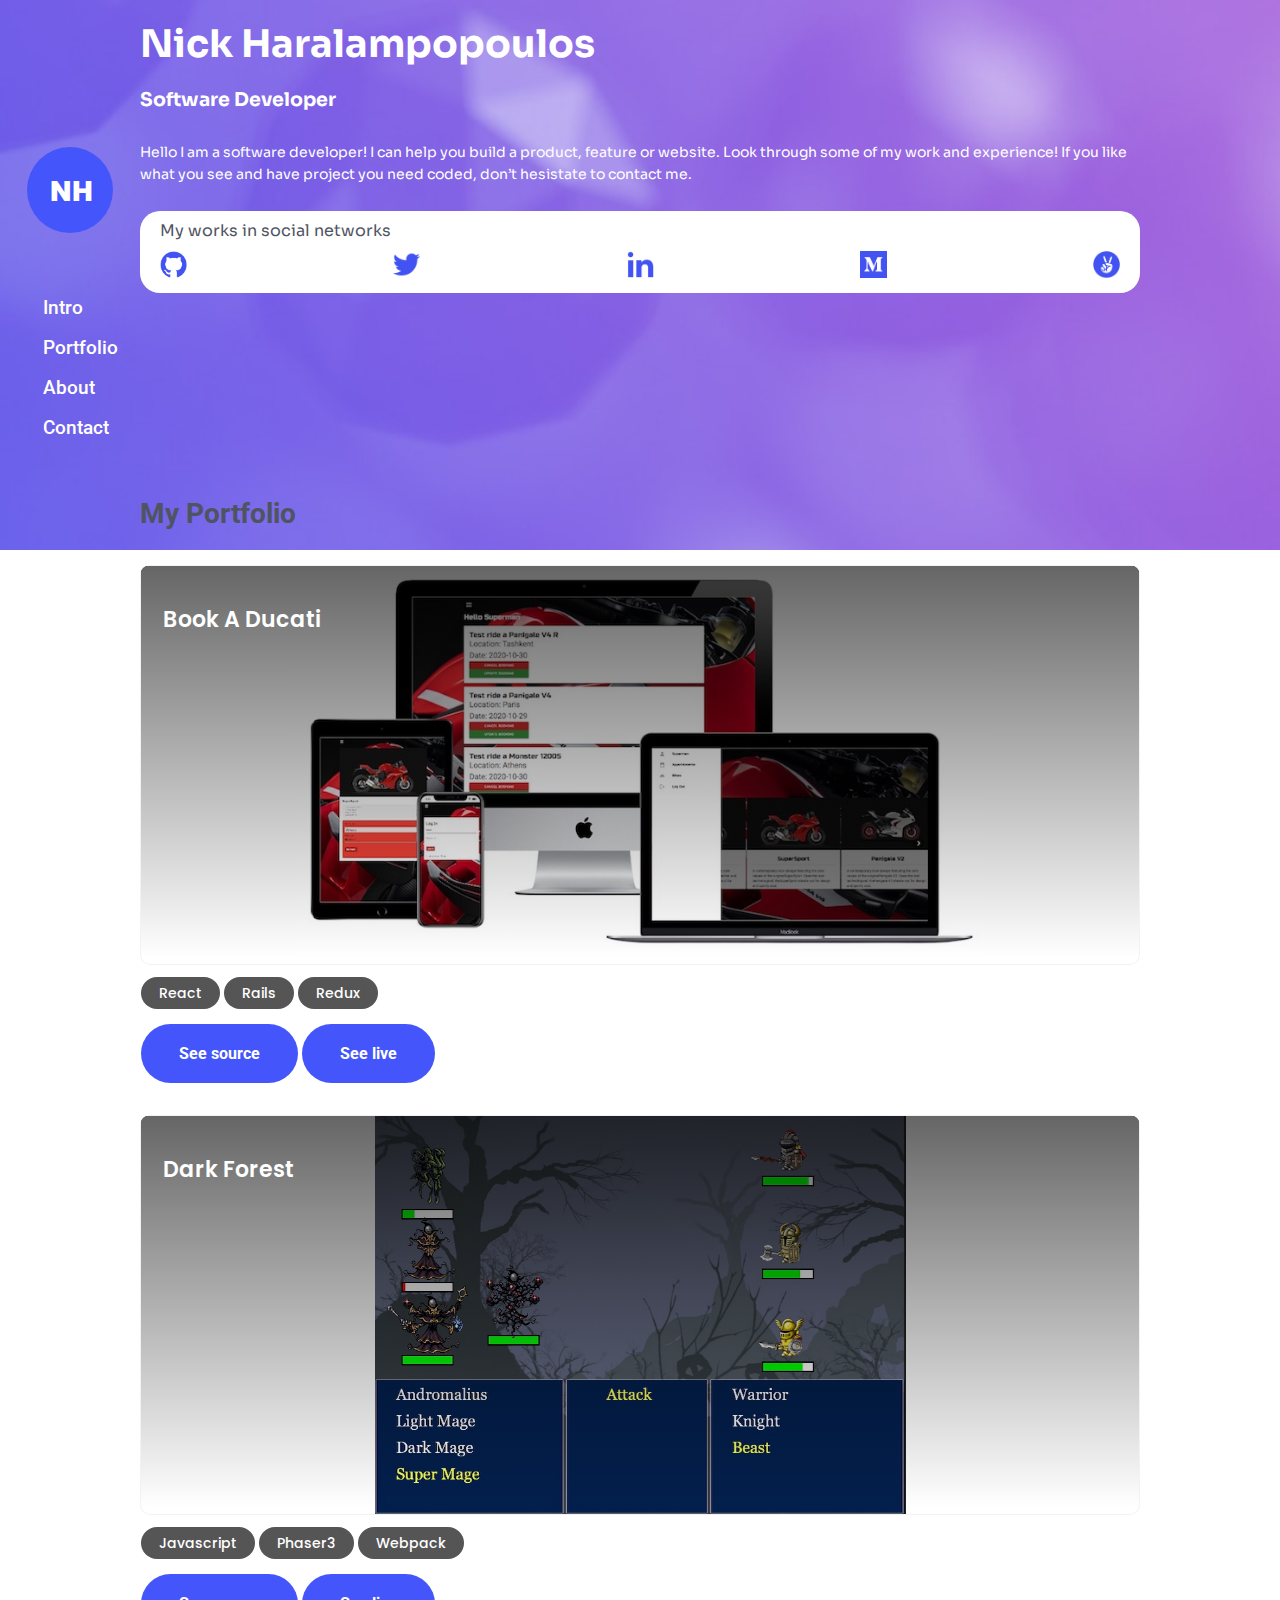
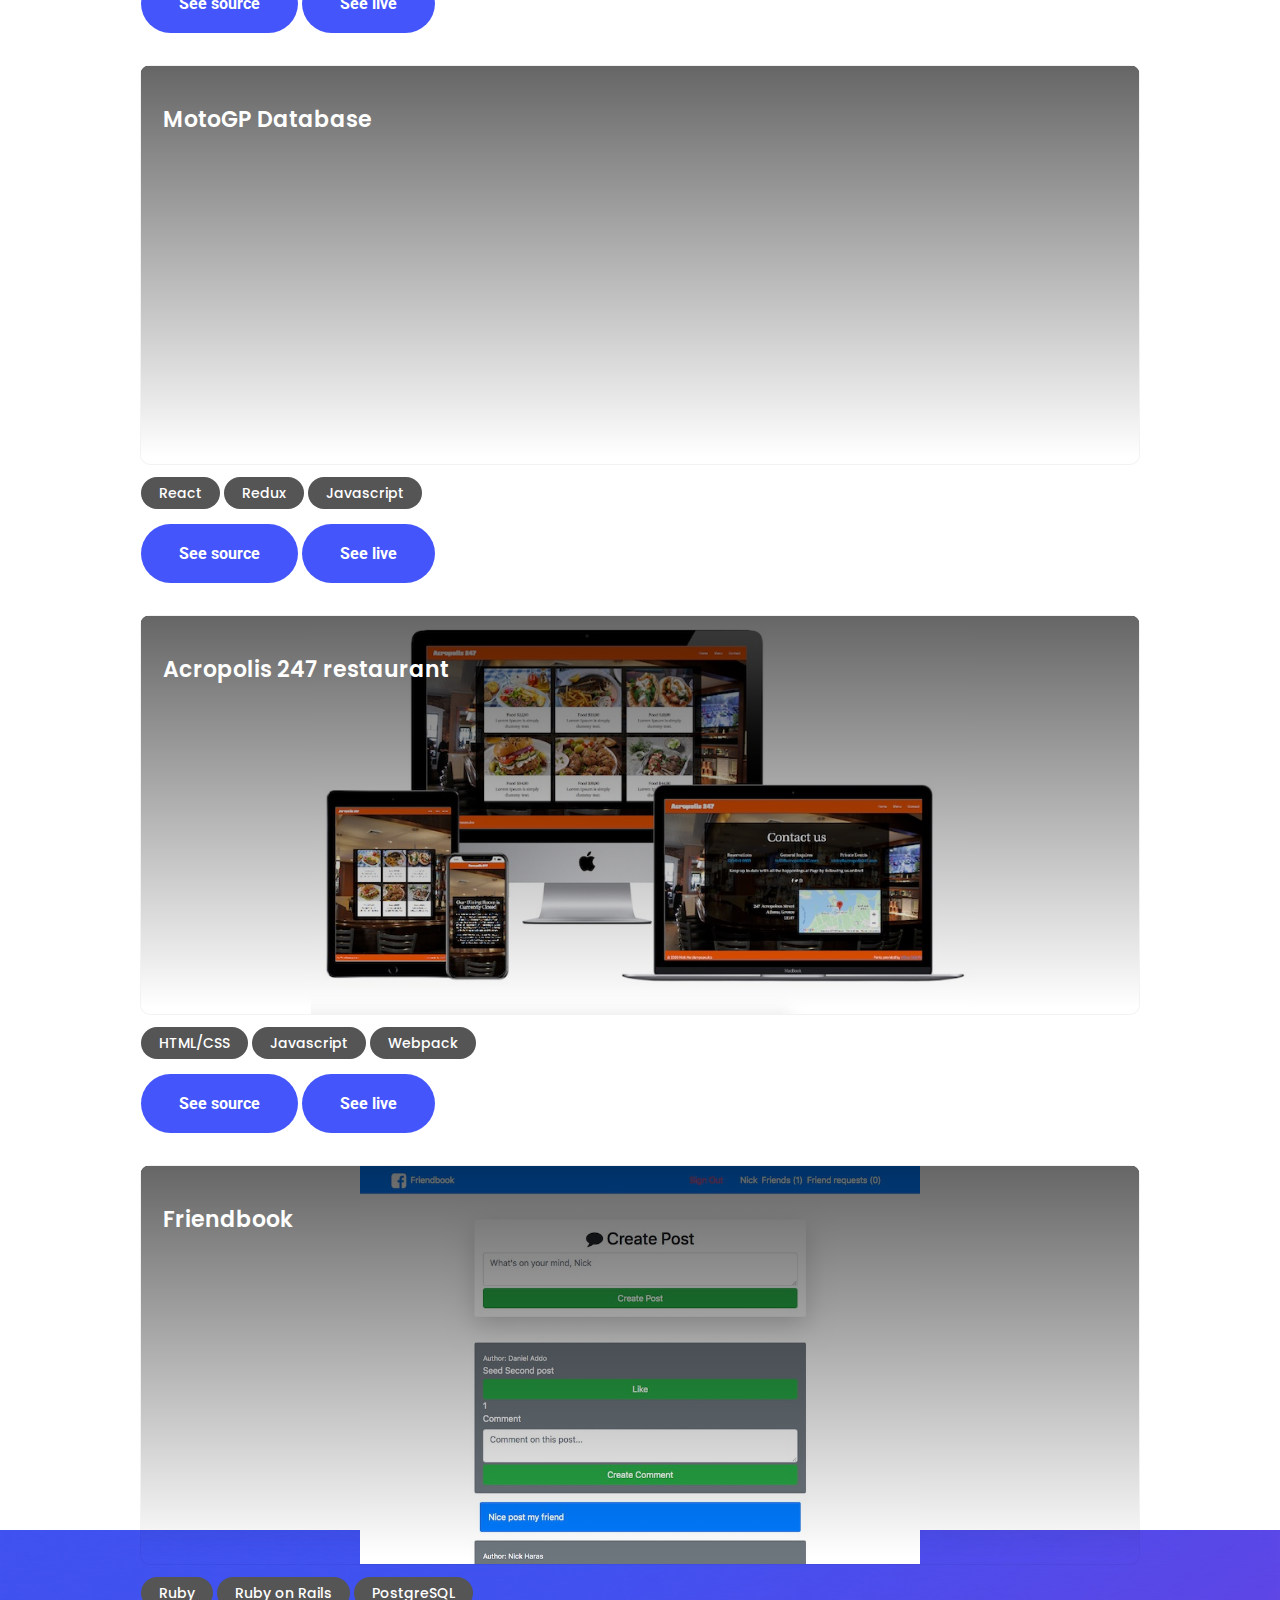
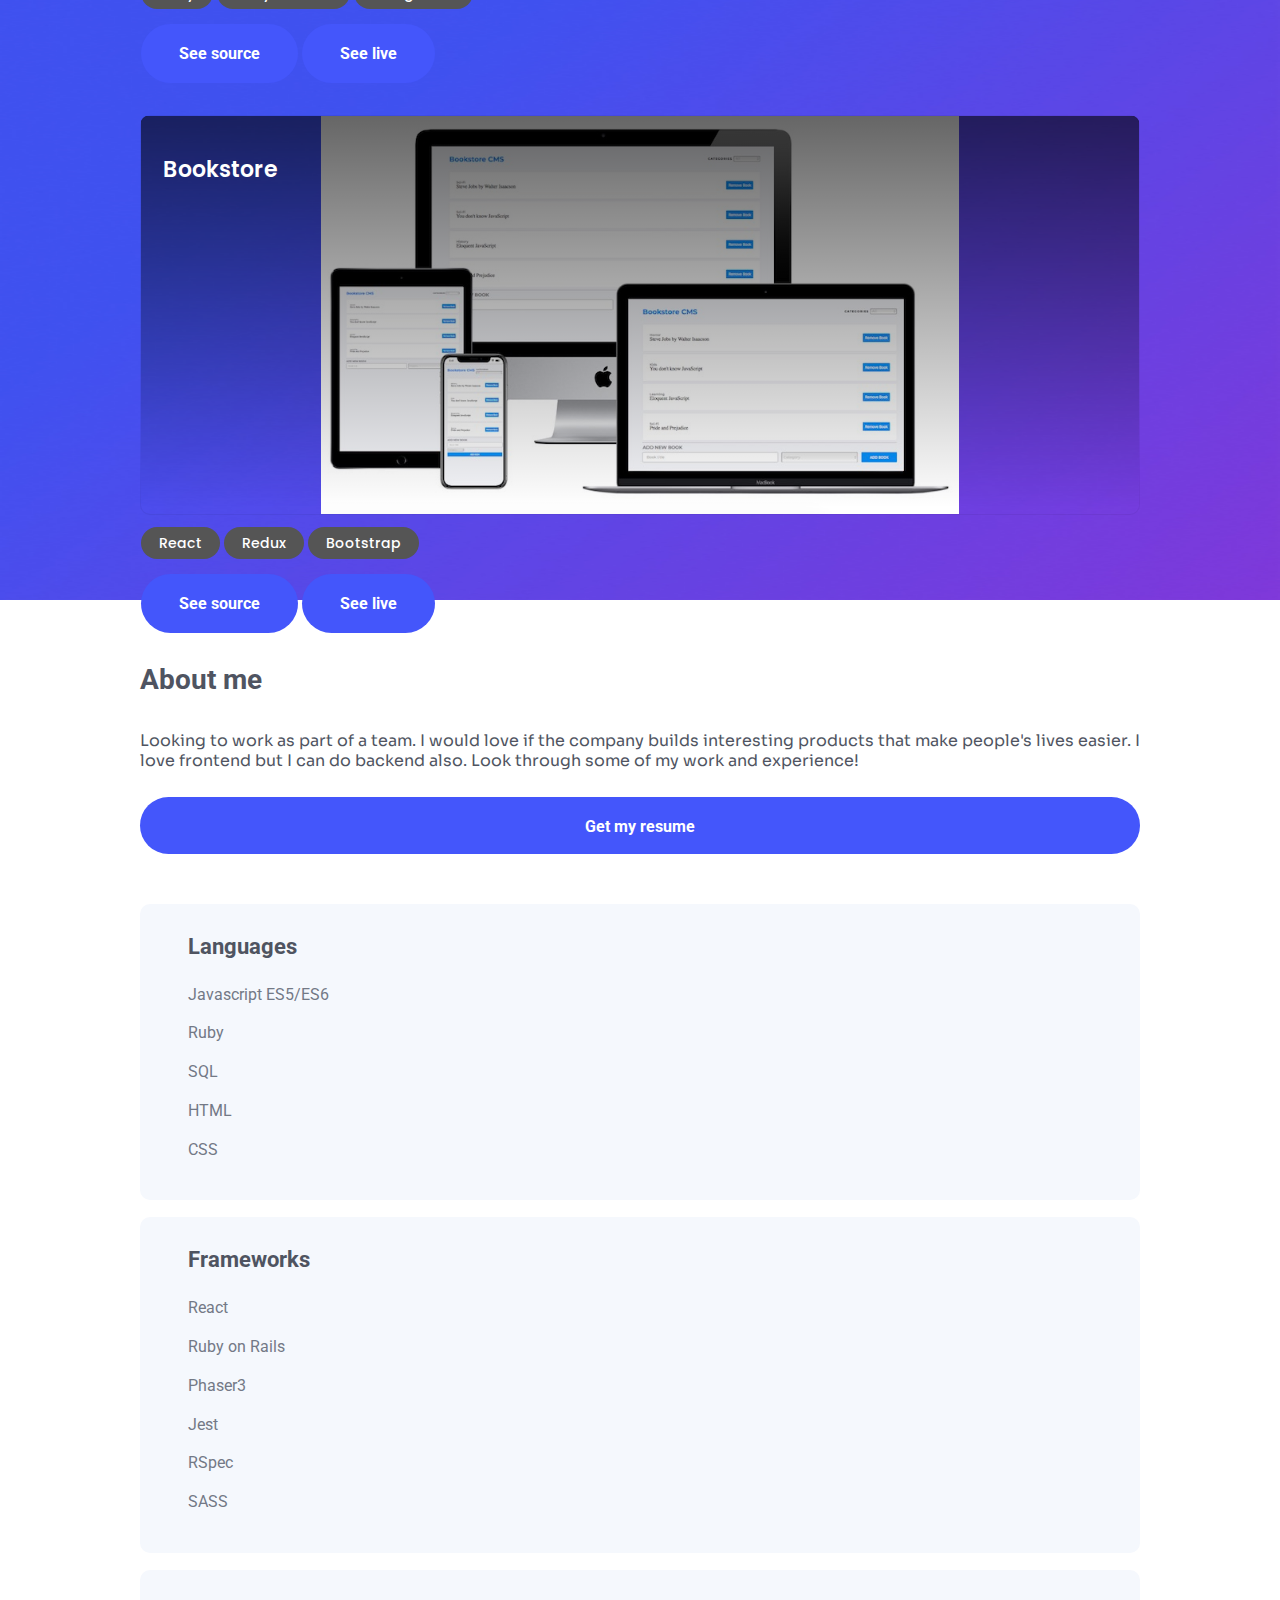
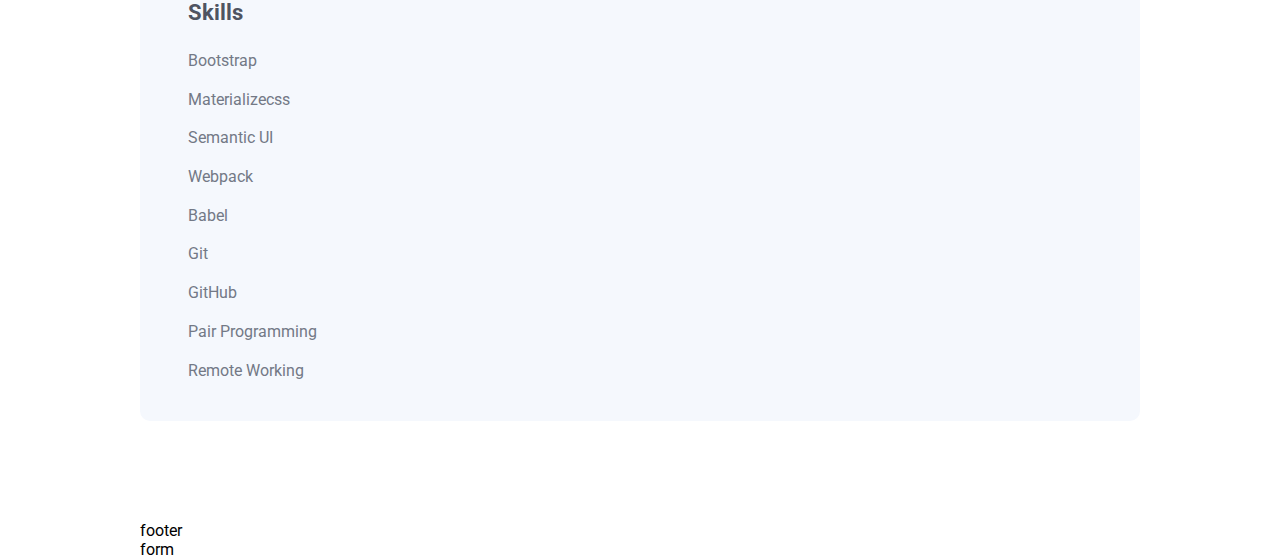
==== commit f27a88db: "Style skills for mobile" ====
--- a/test.html
+++ b/test.html
@@ -226,7 +226,45 @@
           >
         </div>
         <!-- About Finished here -->
-        <div class="skills">skills</div>
+        <!-- skills -->
+        <div class="skills">
+          <div class="skill-item">
+            <div class="title">Languages</div>
+            <ul>
+              <li>Javascript ES5/ES6</li>
+              <li>Ruby</li>
+              <li>SQL</li>
+              <li>HTML</li>
+              <li>CSS</li>
+            </ul>
+          </div>
+          <div class="skill-item">
+            <div class="title">Frameworks</div>
+            <ul>
+              <li>React</li>
+              <li>Ruby on Rails</li>
+              <li>Phaser3</li>
+              <li>Jest</li>
+              <li>RSpec</li>
+              <li>SASS</li>
+            </ul>
+          </div>
+          <div class="skill-item">
+            <div class="title">Skills</div>
+            <ul>
+              <li>Bootstrap</li>
+              <li>Materializecss</li>
+              <li>Semantic UI</li>
+              <li>Webpack</li>
+              <li>Babel</li>
+              <li>Git</li>
+              <li>GitHub</li>
+              <li>Pair Programming</li>
+              <li>Remote Working</li>
+            </ul>
+          </div>
+        </div>
+        <!-- Skills finishe here -->
         <div class="footer">
           footer
           <div class="form">form</div>
--- a/test.css
+++ b/test.css
@@ -43,7 +43,7 @@
   justify-items: center;
   width: 100vw;
   /* height: 100vh; */
-  height: 3000px;
+  height: 3800px;
   background-image: url(/images/footer-back-mobile.jpg);
   background-repeat: no-repeat;
   background-position: center bottom;
@@ -353,7 +353,36 @@
   padding: 6px 18px;
 }
 
-/* About styling */
+/* Skills styling is above*/
+.skills {
+  display: grid;
+  grid-template-columns: 12fr;
+  row-gap: 17px;
+  margin: 50px 0 100px 0;
+}
+
+.skill-item {
+  background-color: #f5f8fd;
+  border-radius: 10px;
+  padding: 31px 28px;
+}
+
+.skill-item .title {
+  font-weight: bold;
+  font-size: 22px;
+  line-height: 105.3%;
+  margin: 0 0 18px 20px;
+  color: #4f5461;
+}
+
+.skill-item ul {
+  list-style: none;
+  font-weight: normal;
+  font-size: 16px;
+  line-height: 242.5%;
+  margin: 0 0 0 -20px;
+  color: #737986;
+}
 
 @media only screen and (min-width: 1024px) {
   .wrapper {
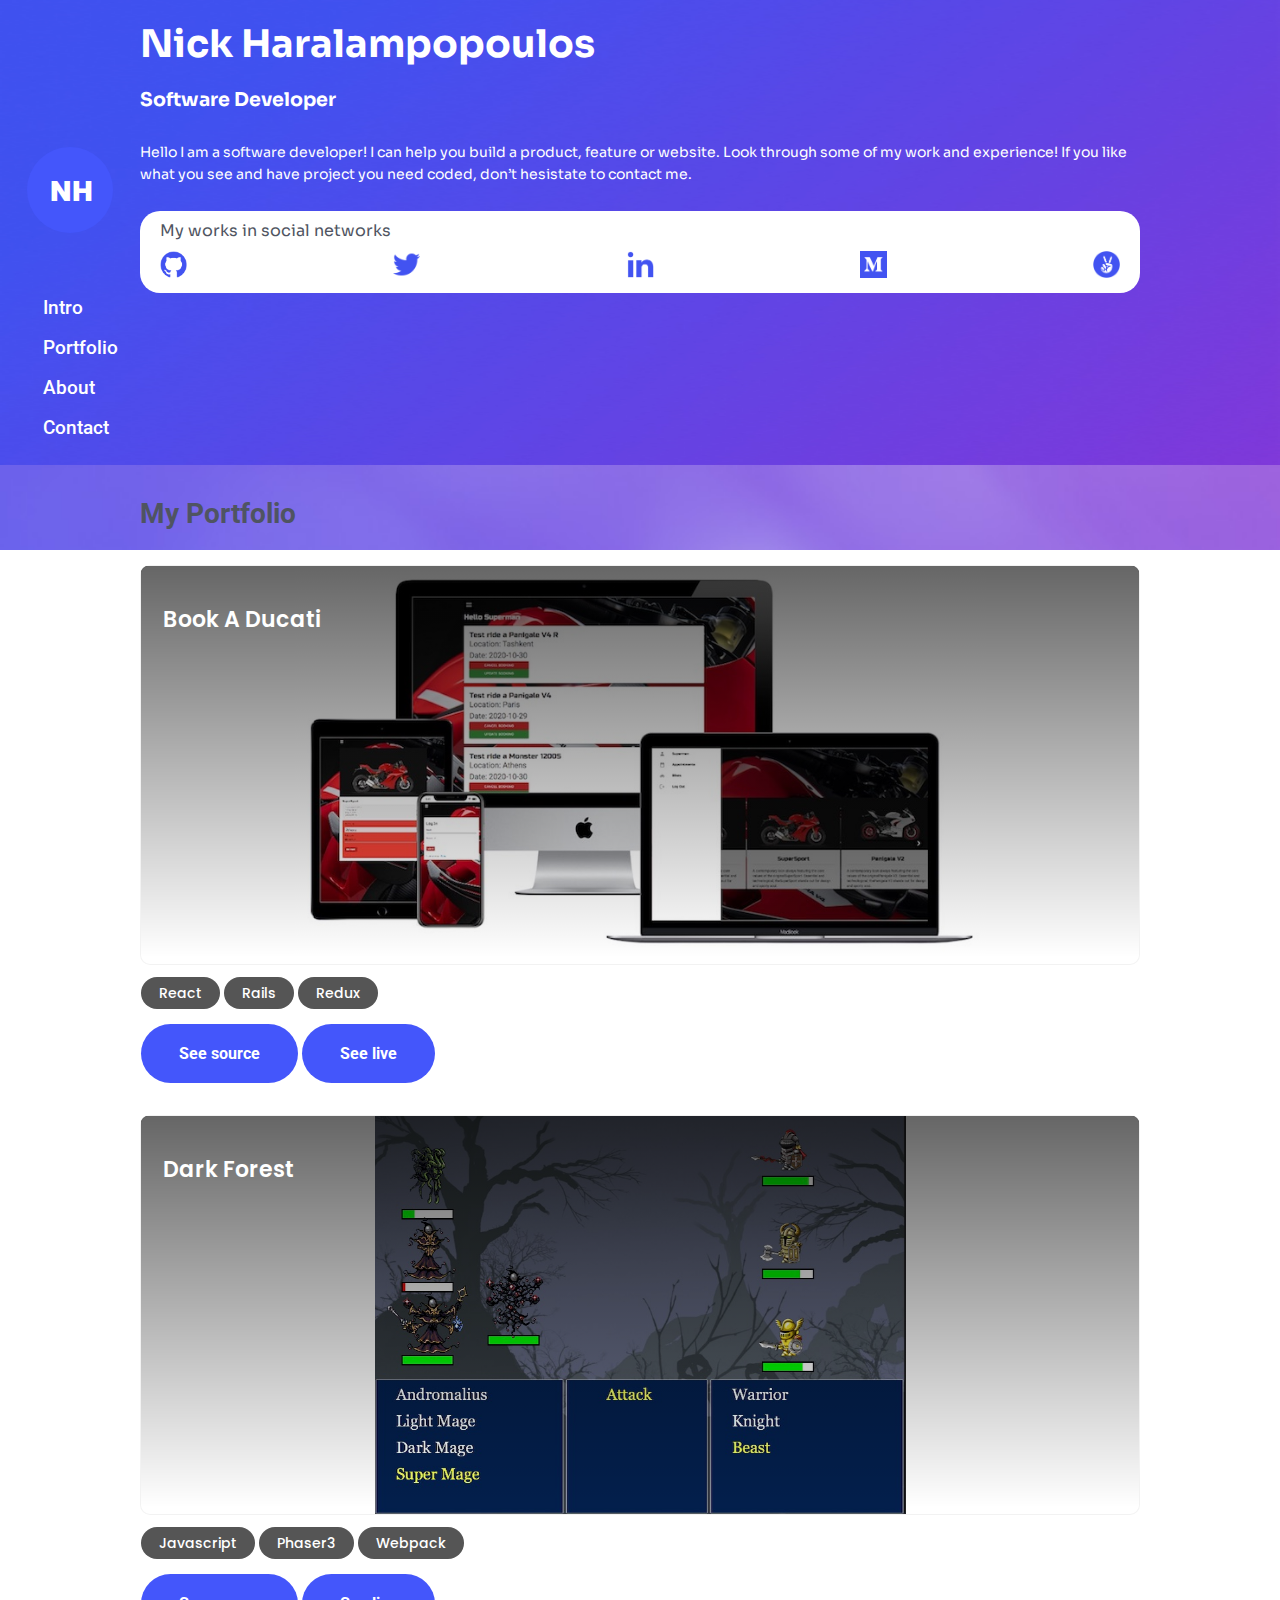
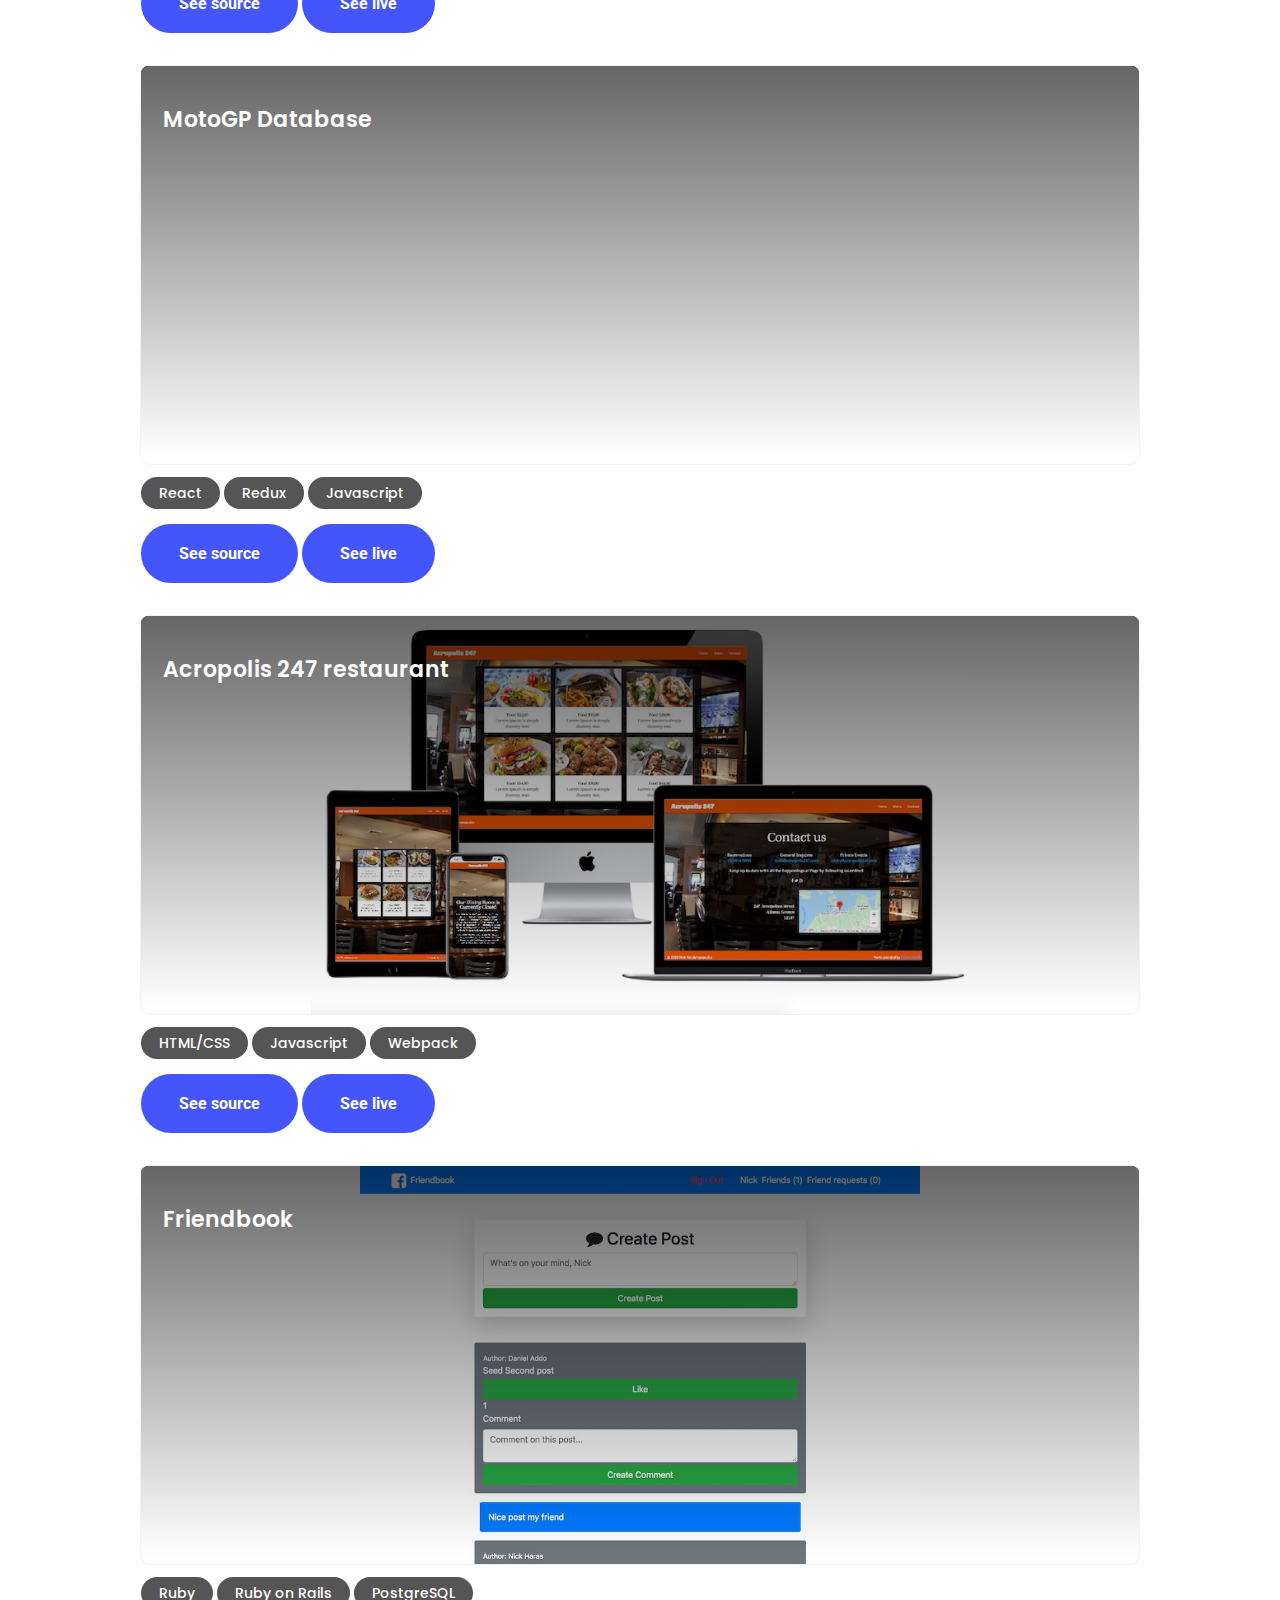
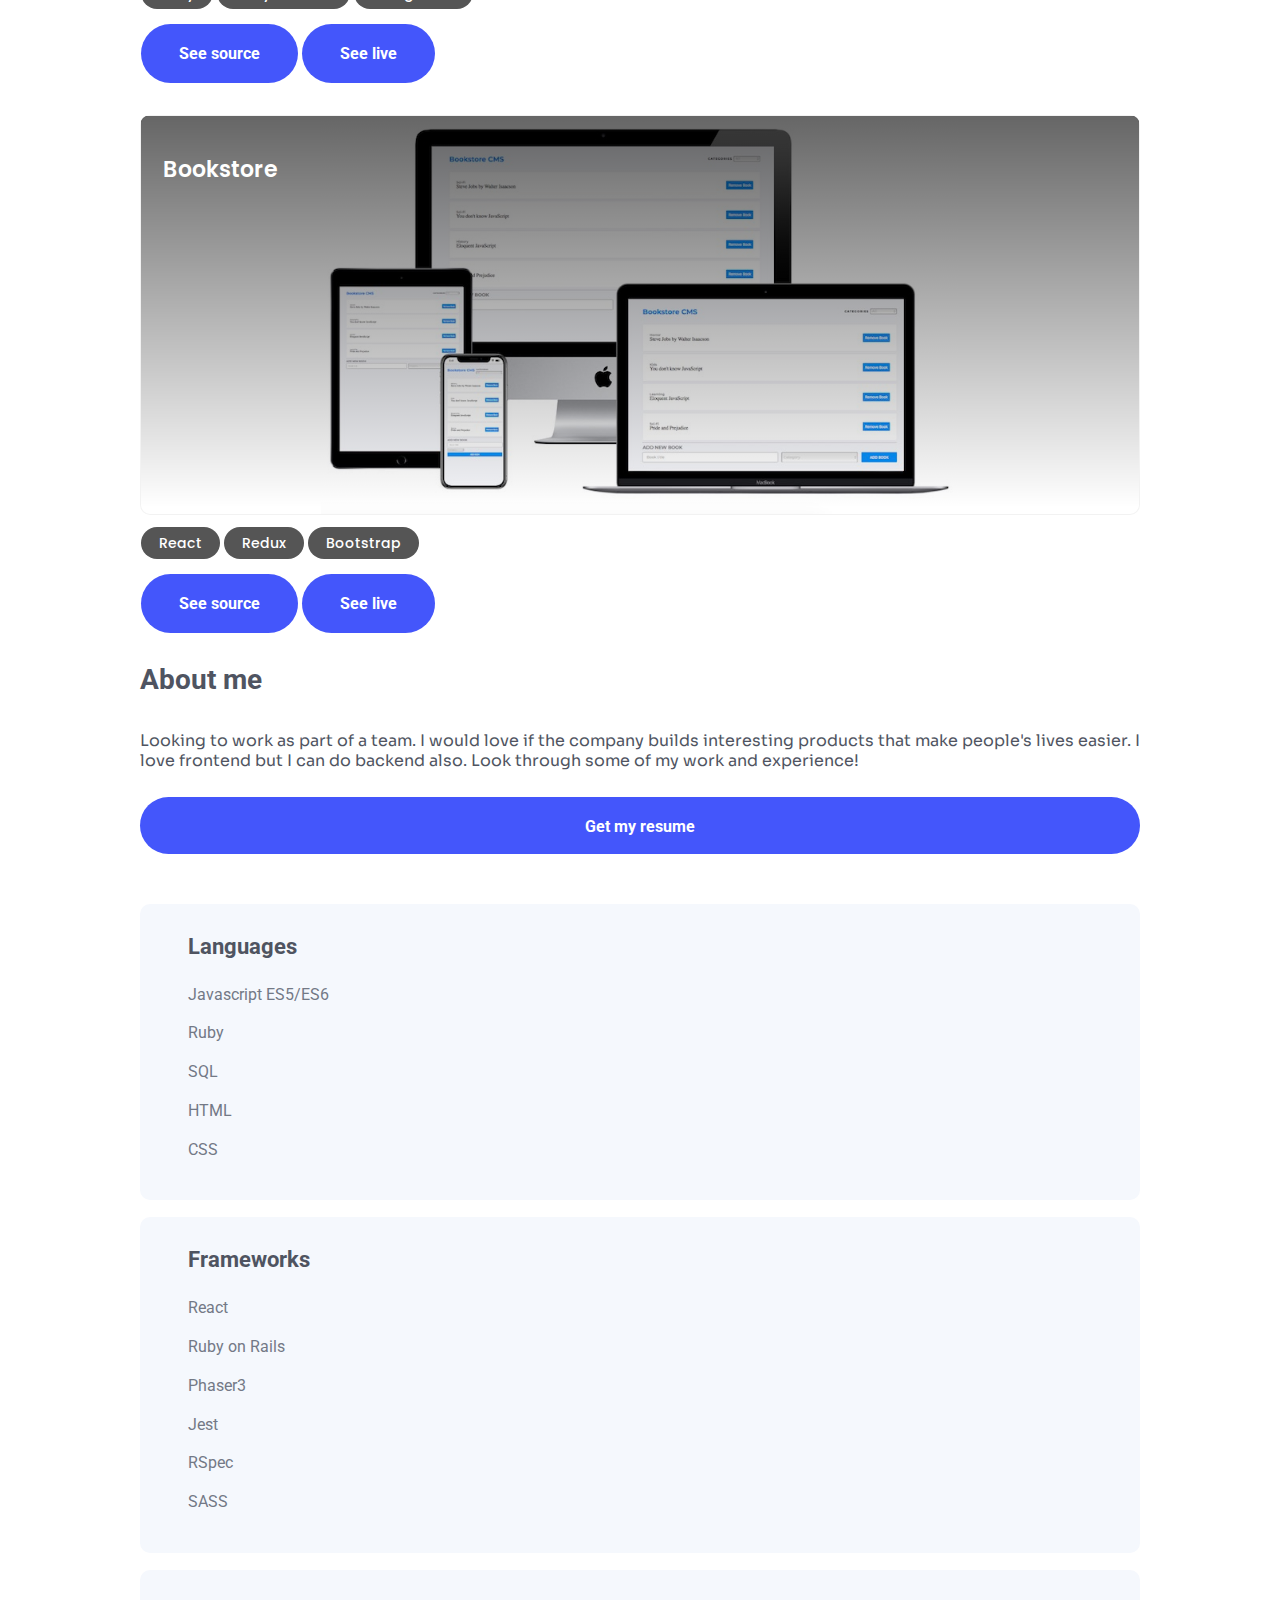
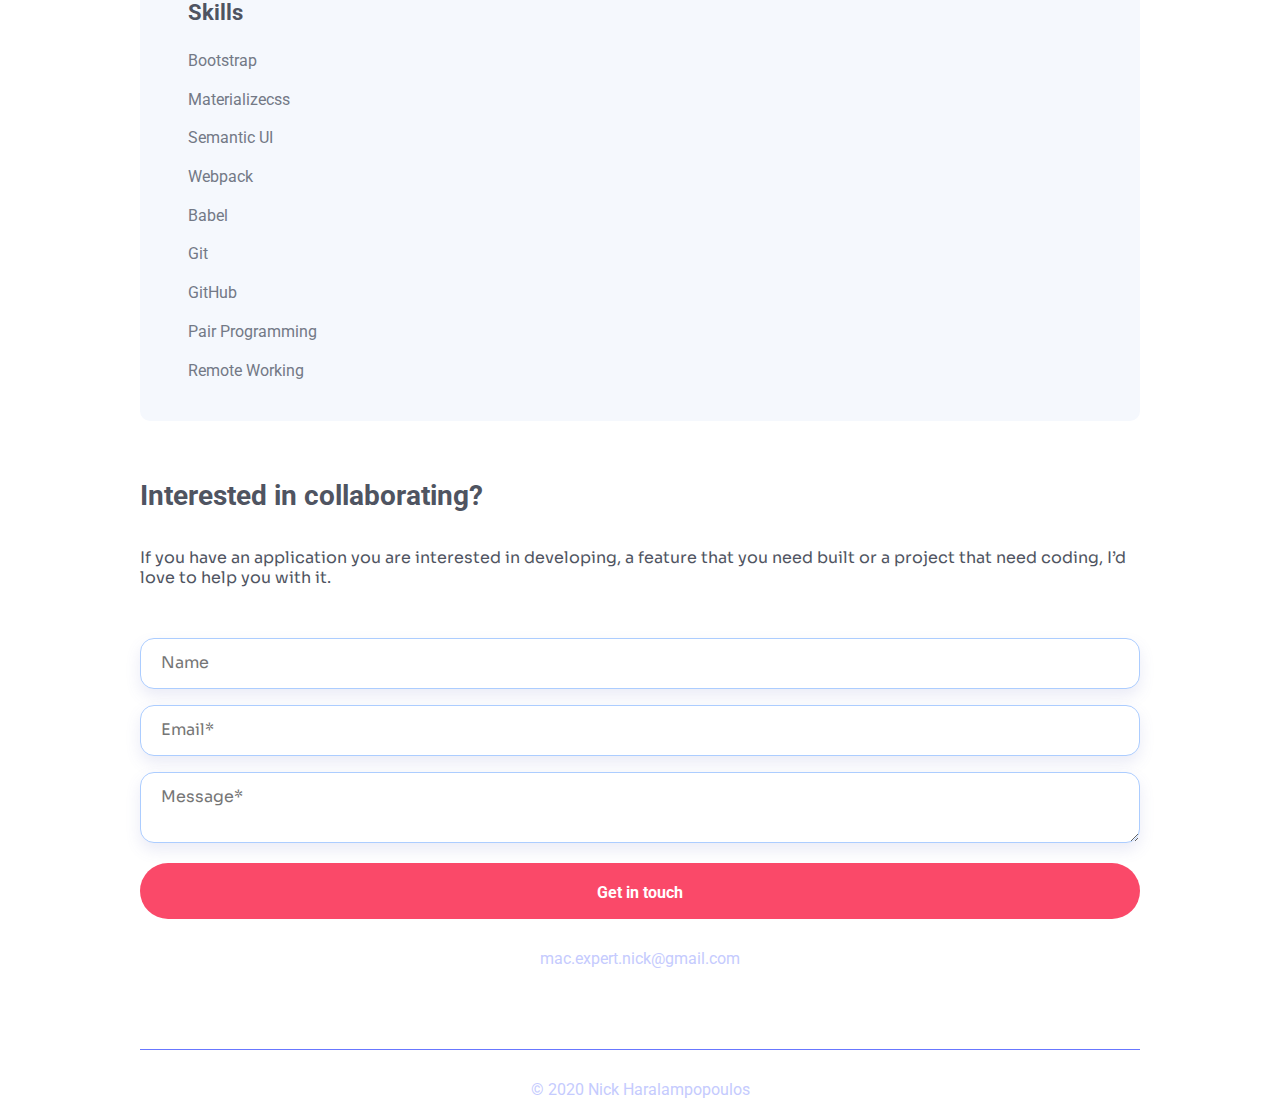
==== commit 10b2aeb0: "Fix form for mobile" ====
--- a/test.html
+++ b/test.html
@@ -265,11 +265,52 @@
           </div>
         </div>
         <!-- Skills finishe here -->
-        <div class="footer">
-          footer
-          <div class="form">form</div>
+        <div class="footer" id="contact">
+          <h4>Interested in collaborating?</h4>
+          <p>
+            If you have an application you are interested in developing, a
+            feature that you need built or a project that need coding, I’d love
+            to help you with it.
+          </p>
         </div>
         <!-- </div> -->
+        <div class="form">
+          <form action="https://formspree.io/f/mgepypjn" method="POST">
+            <input type="text" name="name" id="name" placeholder="Name" />
+            <input type="email" name="email" id="email" placeholder="Email*" />
+            <textarea
+              name="message"
+              id="text"
+              placeholder="Message*"
+            ></textarea>
+            <div>
+              <button class="btn red" type="submit">Get in touch</button>
+            </div>
+          </form>
+          <div class="email">mac.expert.nick@gmail.com</div>
+          <div class="icons">
+            <a href="https://github.com/macnick"
+              ><img src="./images/github2.png" alt="github logo"
+            /></a>
+
+            <a href="https://twitter.com/mac_experts"
+              ><img src="./images/twitter2.png" alt="twitter logo"
+            /></a>
+
+            <a href="https://www.linkedin.com/in/nick-haralampopoulos/"
+              ><img src="./images/linkedin2.png" alt="linkedin logo"
+            /></a>
+
+            <a href="https://medium.com/@nick.haralampopoulos"
+              ><img src="./images/medium2.png" alt="medium logo"
+            /></a>
+
+            <a href="/there"
+              ><img src="./images/angellist2.png" alt="angellist logo"
+            /></a>
+          </div>
+          <div class="copyright">© 2020 Nick Haralampopoulos</div>
+        </div>
       </div>
     </div>
   </body>
--- a/test.css
+++ b/test.css
@@ -38,12 +38,12 @@
 
 .wrapper {
   display: grid;
-  grid-template-columns: minmax(10px, 1fr) minmax(355px, 10fr) minmax(10px, 1fr);
+  grid-template-columns: minmax(10px, 1fr) minmax(335px, 10fr) minmax(10px, 1fr);
   grid-template-rows: 100px auto;
   justify-items: center;
   width: 100vw;
   /* height: 100vh; */
-  height: 3800px;
+  /* height: 6350px; */
   background-image: url(/images/footer-back-mobile.jpg);
   background-repeat: no-repeat;
   background-position: center bottom;
@@ -337,7 +337,7 @@
 
 .red {
   background: #fa4969;
-  width: 242px;
+  width: 100%;
 }
 
 .grey {
@@ -358,7 +358,7 @@
   display: grid;
   grid-template-columns: 12fr;
   row-gap: 17px;
-  margin: 50px 0 100px 0;
+  margin: 50px 0 60px 0;
 }
 
 .skill-item {
@@ -383,6 +383,59 @@
   margin: 0 0 0 -20px;
   color: #737986;
 }
+
+.form {
+  display: block;
+  margin: 50px 0 0 0;
+}
+
+input,
+textarea {
+  font-family: 'Sora', sans-serif;
+  font-style: normal;
+  font-weight: normal;
+  font-size: 16px;
+  line-height: 20px;
+  color: #737986;
+  border: 1px solid #accdff;
+  background: #fff;
+  box-shadow: 0px 7px 15px rgba(95, 104, 186, 0.13);
+  border-radius: 14px;
+  padding: 14px 0 15px 20px;
+  margin: 0 1.5em 0 0;
+  box-sizing: border-box;
+  width: 100%;
+  margin: 0 0 16px 0;
+}
+
+.copyright,
+.email {
+  text-align: center;
+  font-size: 16px;
+  line-height: 19px;
+  color: #c5cbfe;
+  margin-top: 30px;
+}
+
+.copyright {
+  margin-bottom: 20px;
+}
+
+.icons a img,
+.s-icon img {
+  width: 27px;
+  height: 27px;
+  margin-left: 14px;
+}
+
+.icons {
+  display: flex;
+  justify-content: space-evenly;
+  margin-top: 20px;
+  border-bottom: 1px solid #6877ff;
+  padding: 0 0 20px 0;
+}
+/* media queries  */
 
 @media only screen and (min-width: 1024px) {
   .wrapper {
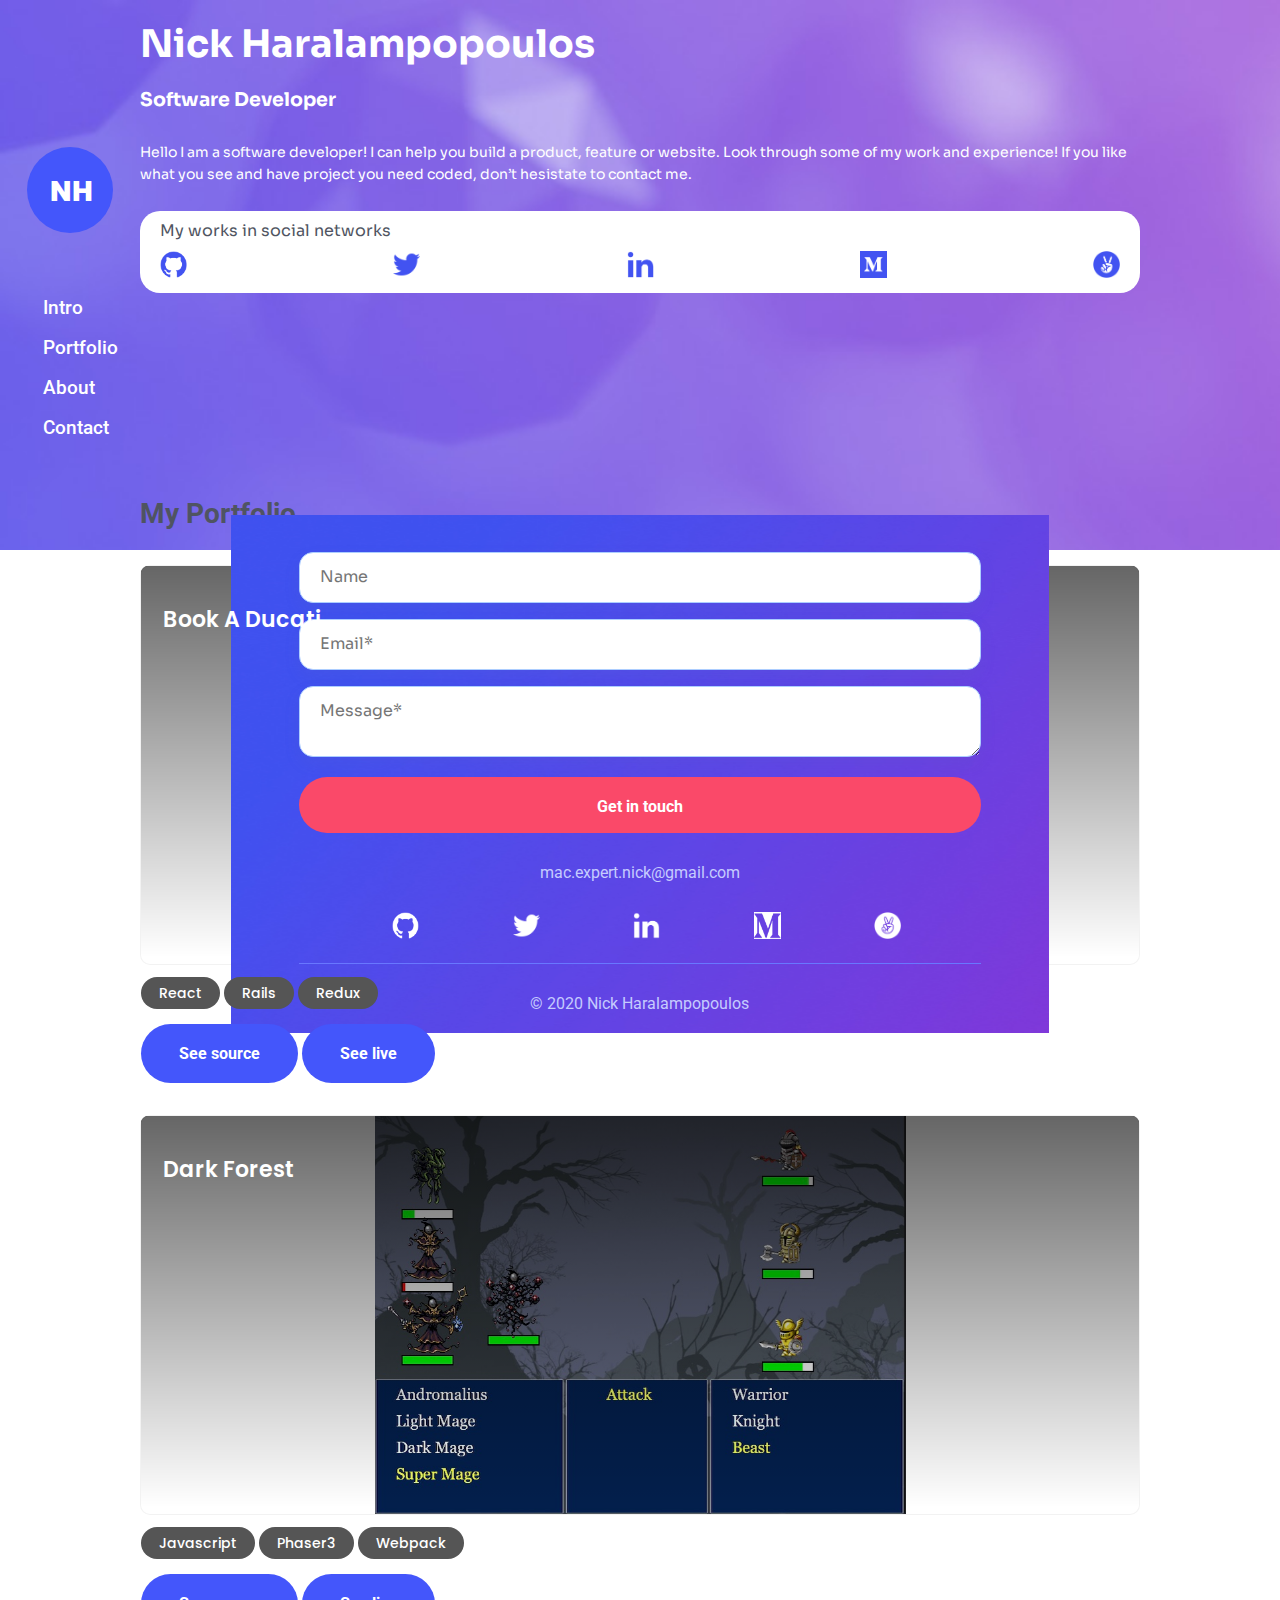
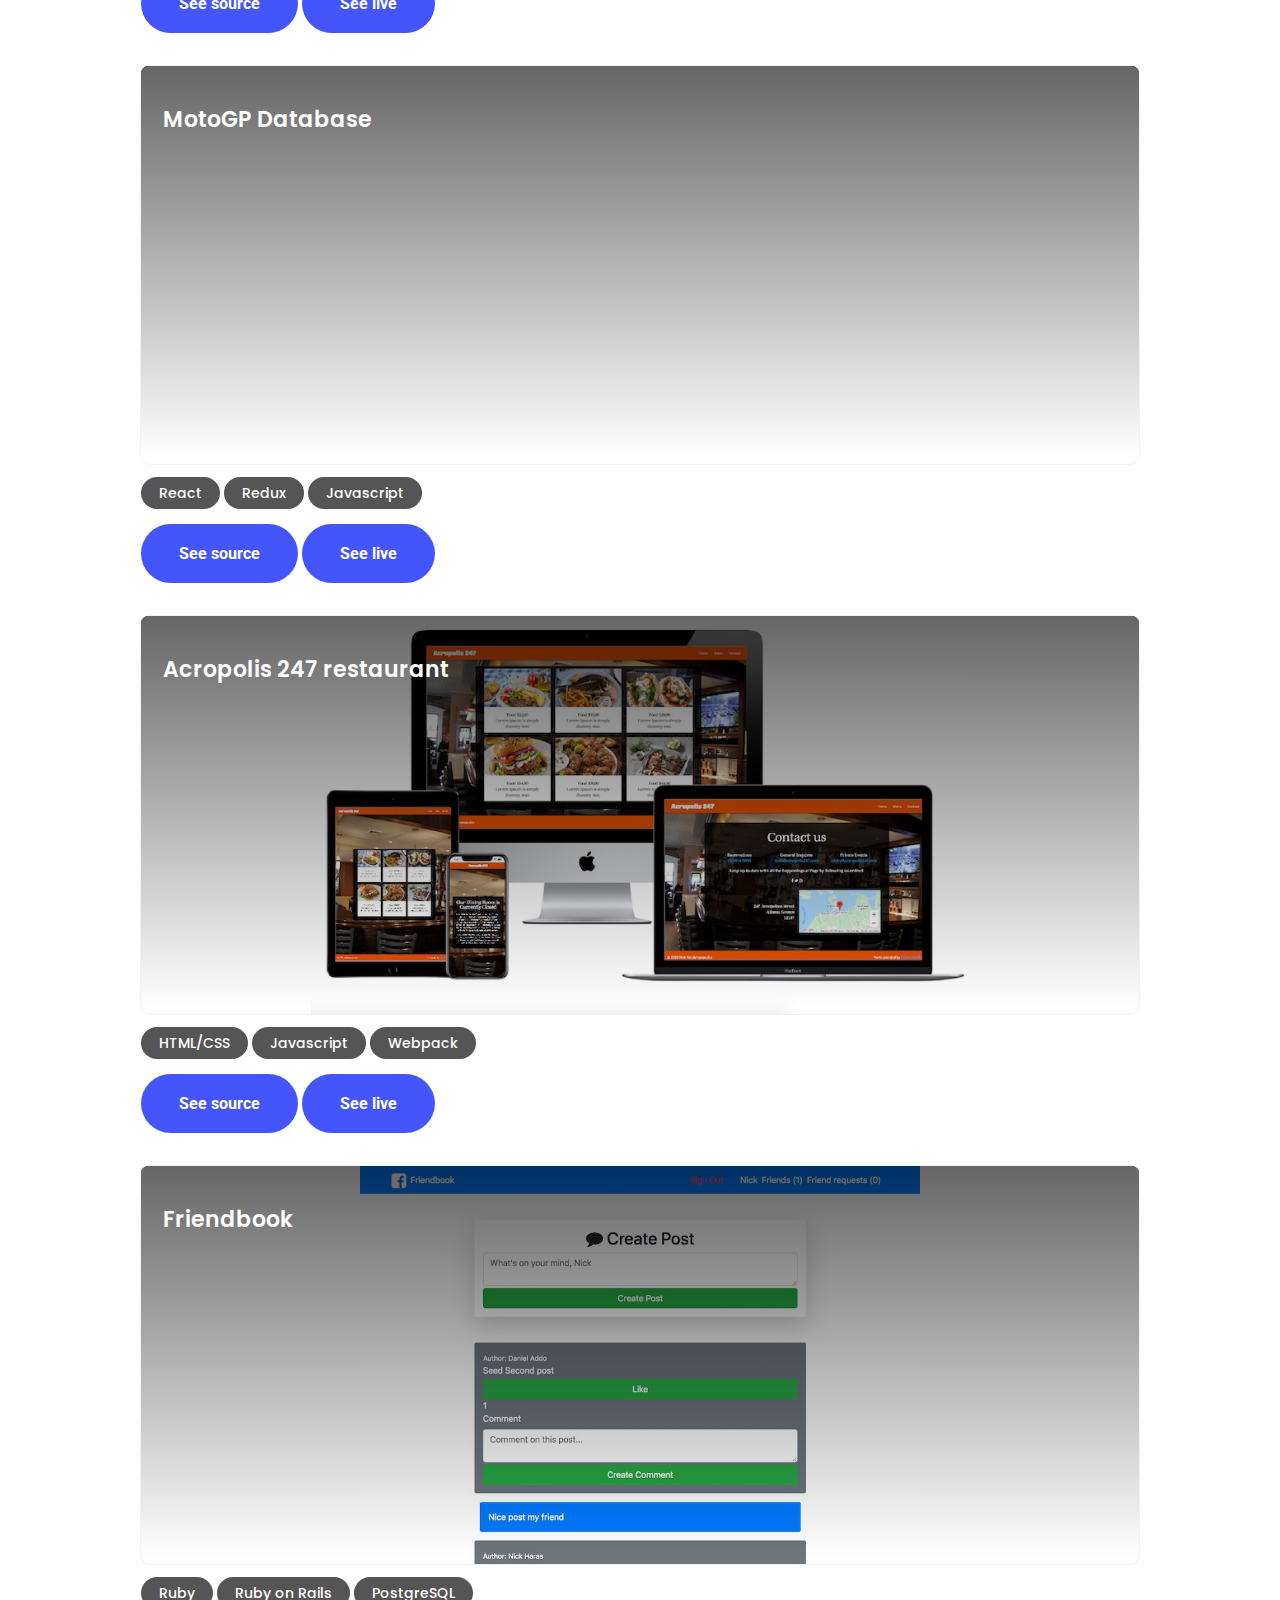
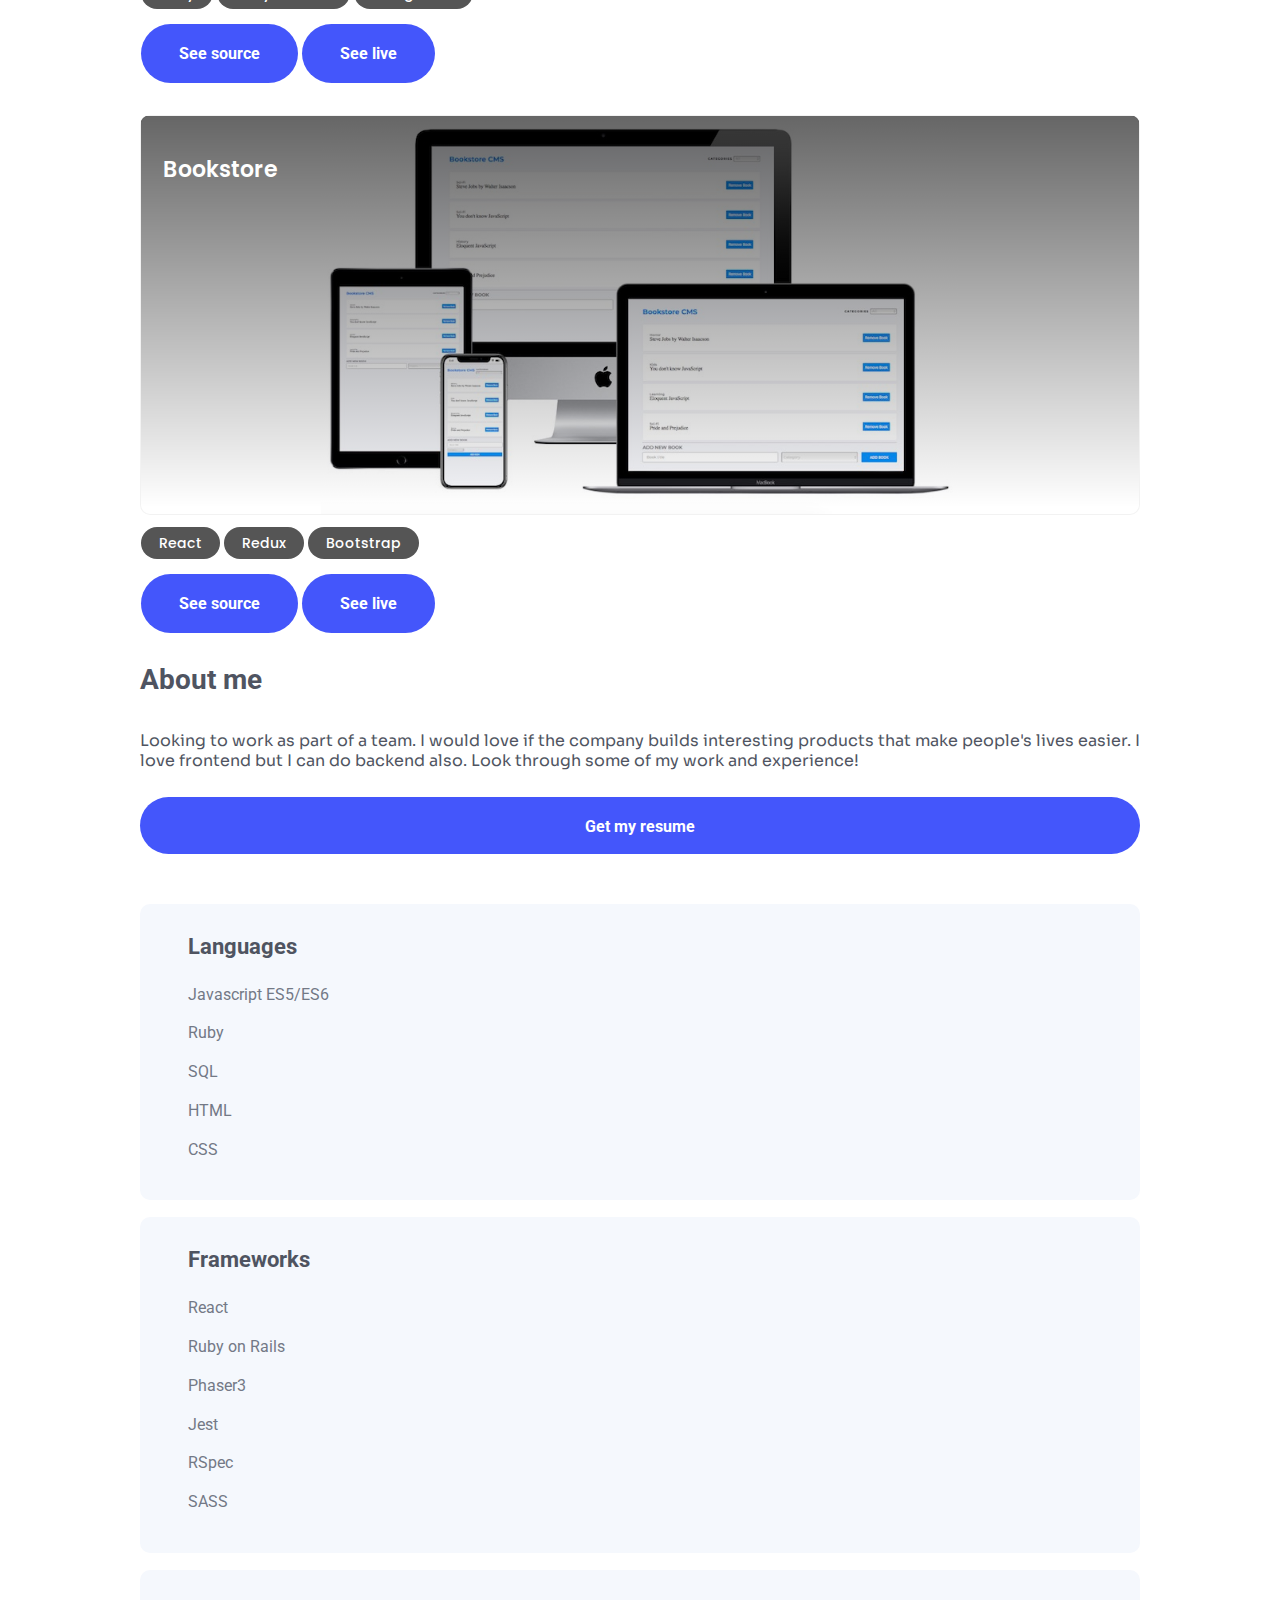
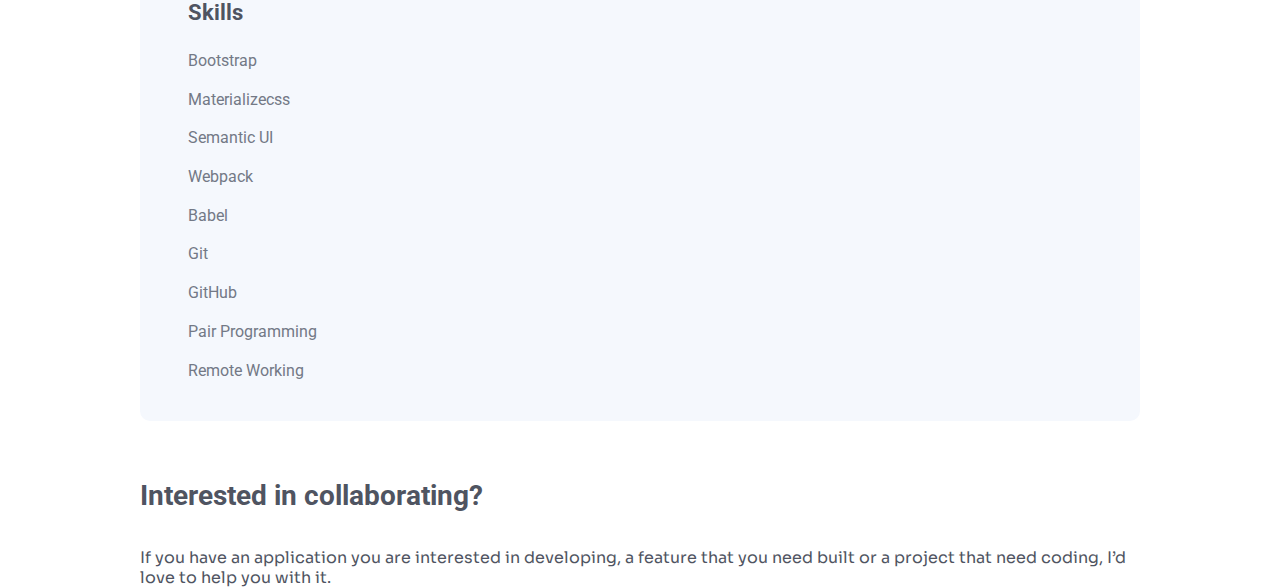
==== commit cb7ef747: "Finish layout for mobile devices" ====
--- a/test.html
+++ b/test.html
@@ -274,43 +274,40 @@
           </p>
         </div>
         <!-- </div> -->
-        <div class="form">
-          <form action="https://formspree.io/f/mgepypjn" method="POST">
-            <input type="text" name="name" id="name" placeholder="Name" />
-            <input type="email" name="email" id="email" placeholder="Email*" />
-            <textarea
-              name="message"
-              id="text"
-              placeholder="Message*"
-            ></textarea>
-            <div>
-              <button class="btn red" type="submit">Get in touch</button>
-            </div>
-          </form>
-          <div class="email">mac.expert.nick@gmail.com</div>
-          <div class="icons">
-            <a href="https://github.com/macnick"
-              ><img src="./images/github2.png" alt="github logo"
-            /></a>
-
-            <a href="https://twitter.com/mac_experts"
-              ><img src="./images/twitter2.png" alt="twitter logo"
-            /></a>
-
-            <a href="https://www.linkedin.com/in/nick-haralampopoulos/"
-              ><img src="./images/linkedin2.png" alt="linkedin logo"
-            /></a>
-
-            <a href="https://medium.com/@nick.haralampopoulos"
-              ><img src="./images/medium2.png" alt="medium logo"
-            /></a>
-
-            <a href="/there"
-              ><img src="./images/angellist2.png" alt="angellist logo"
-            /></a>
-          </div>
-          <div class="copyright">© 2020 Nick Haralampopoulos</div>
-        </div>
+      </div>
+      <!-- form in wrapper  -->
+      <div class="form">
+        <form action="https://formspree.io/f/mgepypjn" method="POST">
+          <input type="text" name="name" id="name" placeholder="Name" />
+          <input type="email" name="email" id="email" placeholder="Email*" />
+          <textarea name="message" id="text" placeholder="Message*"></textarea>
+          <div>
+            <button class="btn red" type="submit">Get in touch</button>
+          </div>
+        </form>
+        <div class="email">mac.expert.nick@gmail.com</div>
+        <div class="icons">
+          <a href="https://github.com/macnick"
+            ><img src="./images/github2.png" alt="github logo"
+          /></a>
+
+          <a href="https://twitter.com/mac_experts"
+            ><img src="./images/twitter2.png" alt="twitter logo"
+          /></a>
+
+          <a href="https://www.linkedin.com/in/nick-haralampopoulos/"
+            ><img src="./images/linkedin2.png" alt="linkedin logo"
+          /></a>
+
+          <a href="https://medium.com/@nick.haralampopoulos"
+            ><img src="./images/medium2.png" alt="medium logo"
+          /></a>
+
+          <a href="/there"
+            ><img src="./images/angellist2.png" alt="angellist logo"
+          /></a>
+        </div>
+        <div class="copyright">© 2020 Nick Haralampopoulos</div>
       </div>
     </div>
   </body>
--- a/test.css
+++ b/test.css
@@ -42,12 +42,10 @@
   grid-template-rows: 100px auto;
   justify-items: center;
   width: 100vw;
-  /* height: 100vh; */
-  /* height: 6350px; */
-  background-image: url(/images/footer-back-mobile.jpg);
+  /* background-image: url(/images/footer-back-mobile.jpg);
   background-repeat: no-repeat;
   background-position: center bottom;
-  background-size: 100% 670px;
+  background-size: 100% 670px; */
 }
 
 .header-image {
@@ -385,8 +383,23 @@
 }
 
 .form {
-  display: block;
+  grid-column-start: 1;
+  grid-column-end: 4;
+  display: grid;
+  grid-template-columns: minmax(10px, 1fr) minmax(335px, 10fr) minmax(10px, 1fr);
   margin: 50px 0 0 0;
+  background-image: url(/images/footer-back-mobile.jpg);
+  background-repeat: no-repeat;
+  background-position: center bottom;
+  background-size: 100% 670px;
+}
+
+form,
+.email,
+.copyright,
+.icons {
+  grid-column-start: 2;
+  grid-column-end: 3;
 }
 
 input,
@@ -408,6 +421,9 @@
   margin: 0 0 16px 0;
 }
 
+form {
+  margin-top: 37px;
+}
 .copyright,
 .email {
   text-align: center;
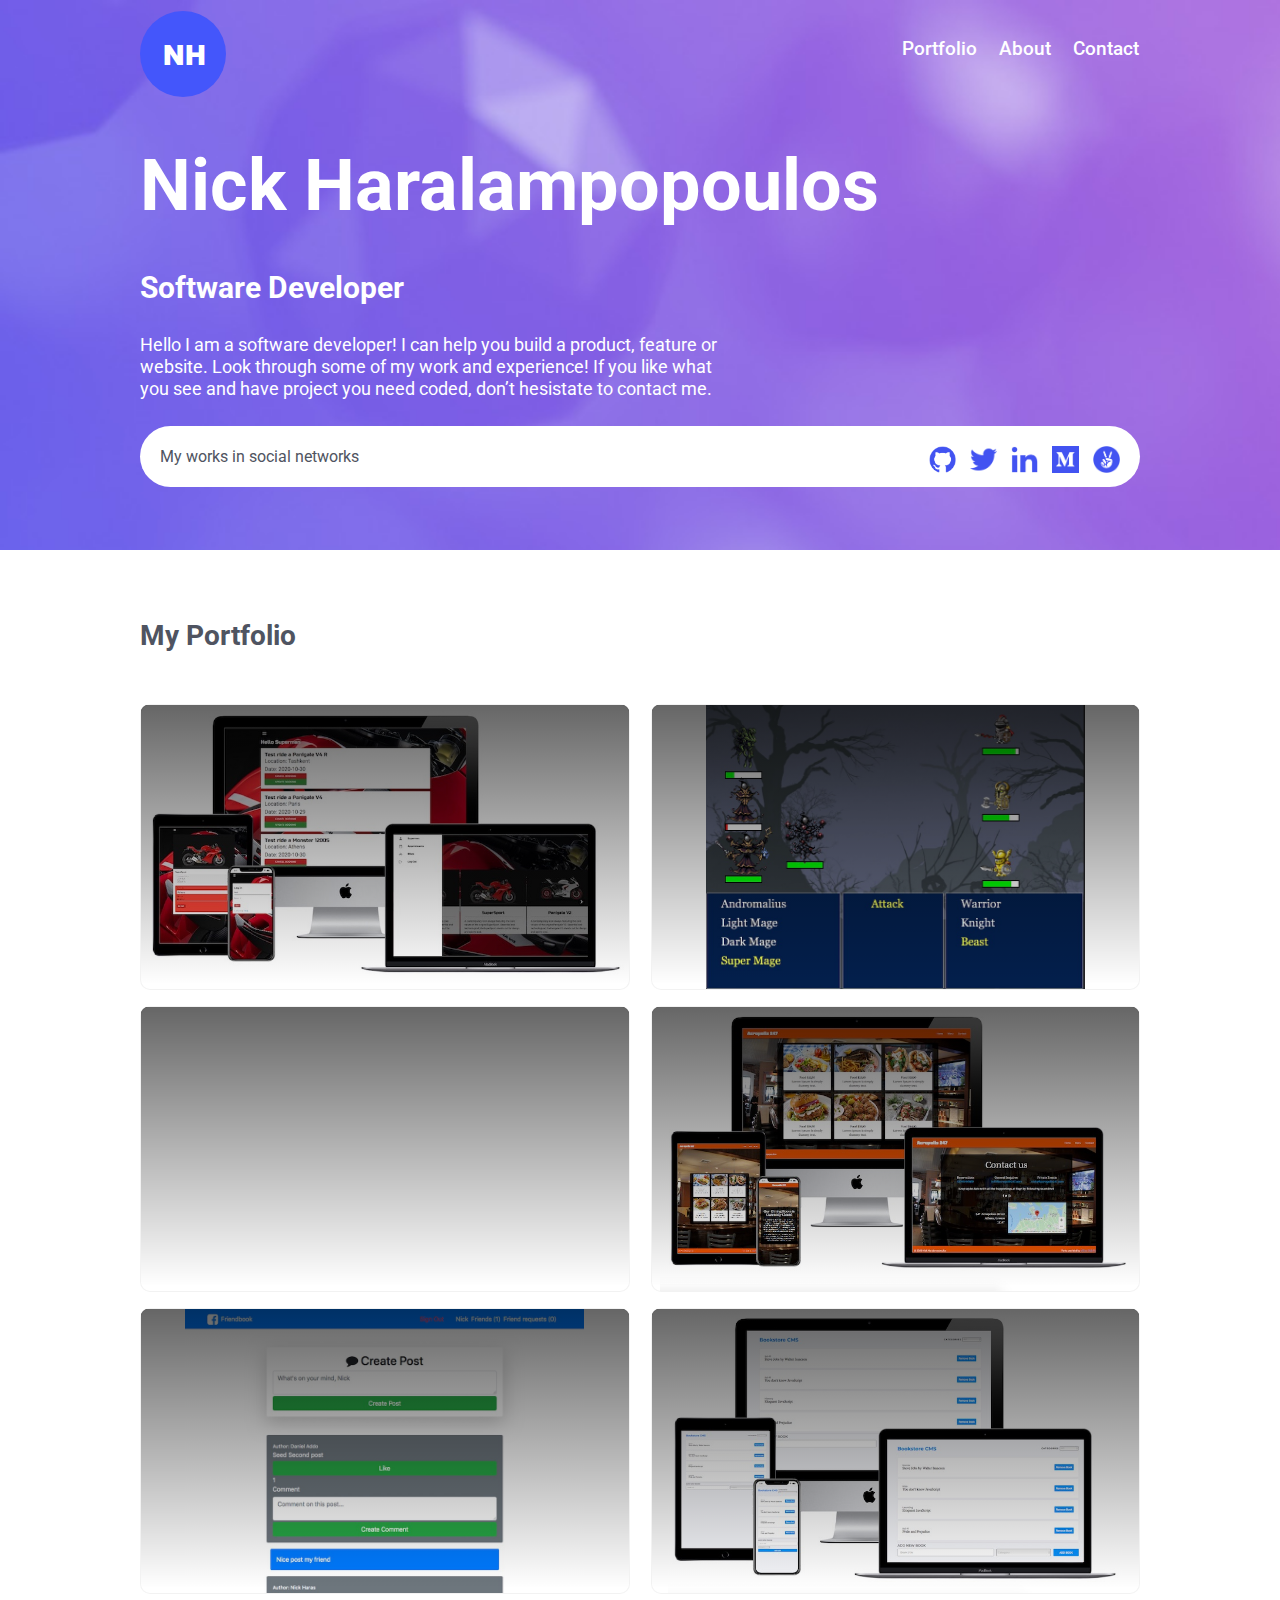
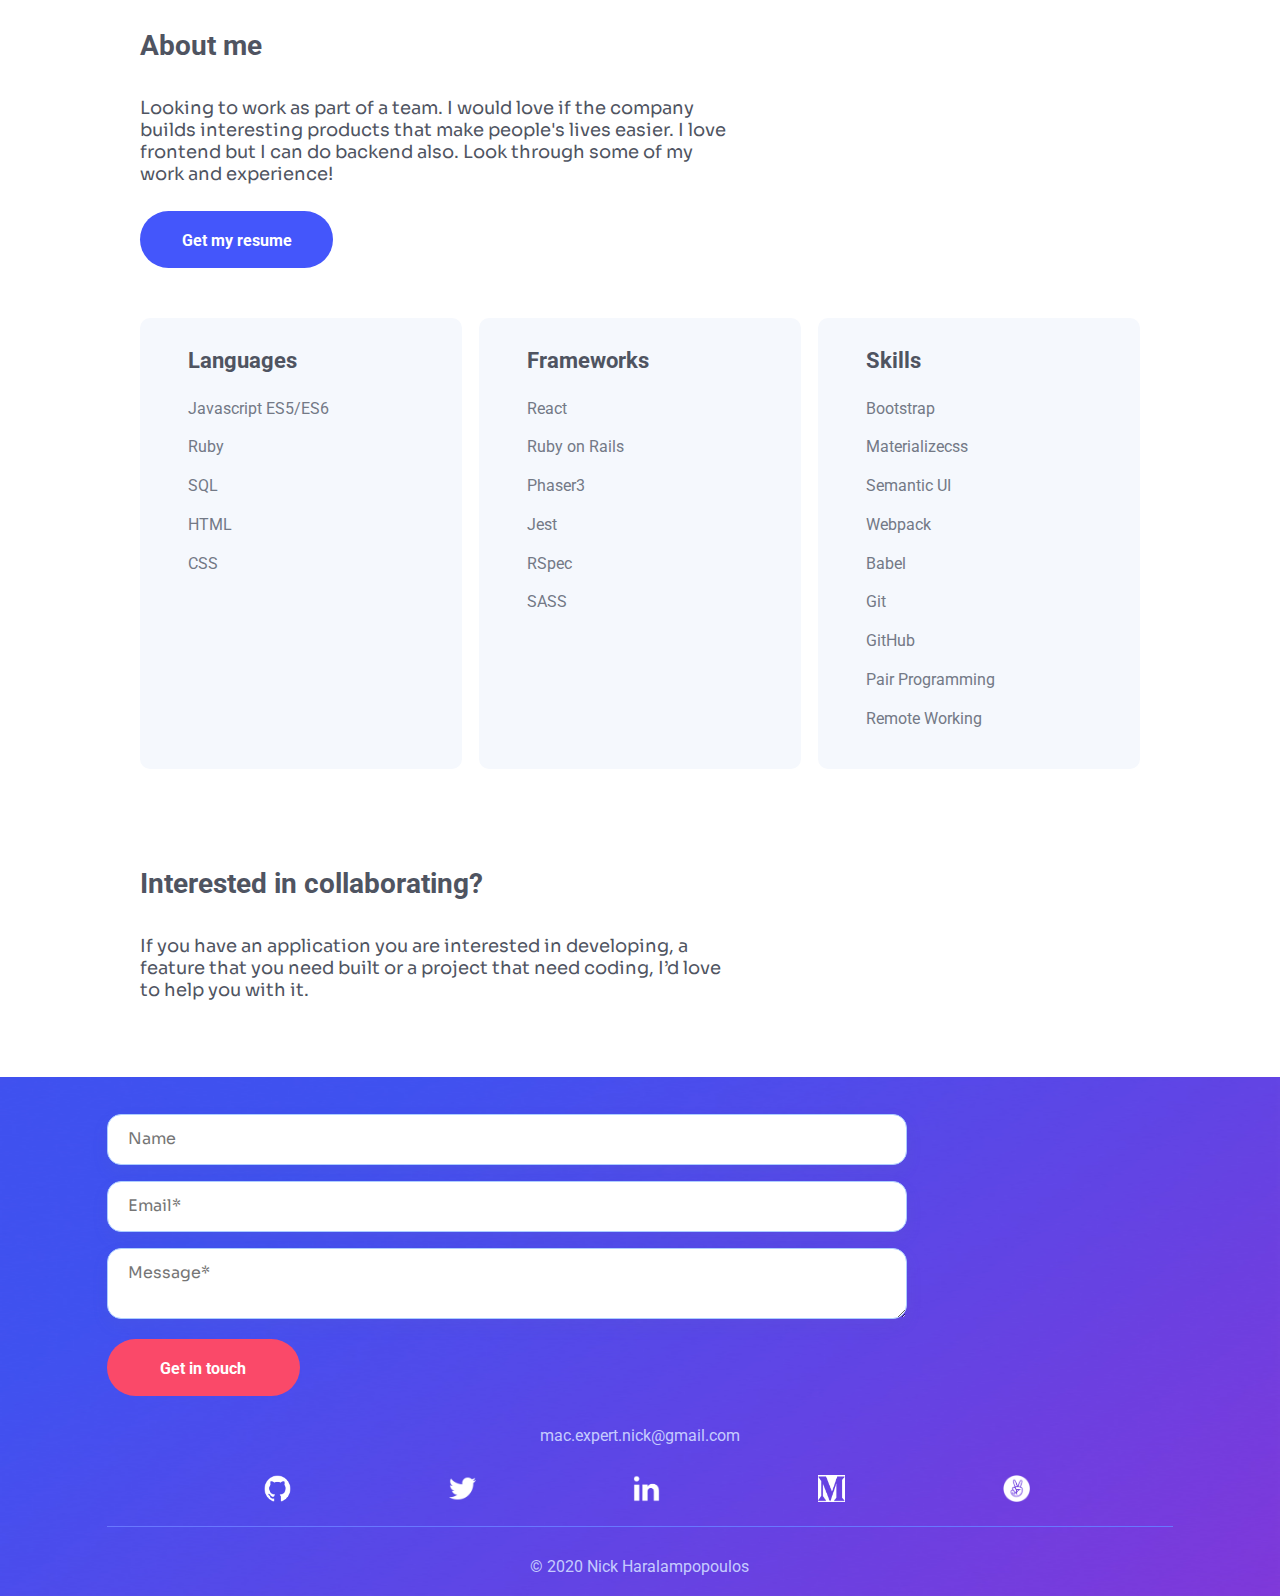
==== commit 2b9d8c47: "Finish big screen styling" ====
--- a/test.html
+++ b/test.html
@@ -277,14 +277,20 @@
       </div>
       <!-- form in wrapper  -->
       <div class="form">
-        <form action="https://formspree.io/f/mgepypjn" method="POST">
-          <input type="text" name="name" id="name" placeholder="Name" />
-          <input type="email" name="email" id="email" placeholder="Email*" />
-          <textarea name="message" id="text" placeholder="Message*"></textarea>
-          <div>
-            <button class="btn red" type="submit">Get in touch</button>
-          </div>
-        </form>
+        <div class="form-wrap">
+          <form action="https://formspree.io/f/mgepypjn" method="POST">
+            <input type="text" name="name" id="name" placeholder="Name" />
+            <input type="email" name="email" id="email" placeholder="Email*" />
+            <textarea
+              name="message"
+              id="text"
+              placeholder="Message*"
+            ></textarea>
+            <div>
+              <button class="btn red" type="submit">Get in touch</button>
+            </div>
+          </form>
+        </div>
         <div class="email">mac.expert.nick@gmail.com</div>
         <div class="icons">
           <a href="https://github.com/macnick"
--- a/test.css
+++ b/test.css
@@ -42,10 +42,6 @@
   grid-template-rows: 100px auto;
   justify-items: center;
   width: 100vw;
-  /* background-image: url(/images/footer-back-mobile.jpg);
-  background-repeat: no-repeat;
-  background-position: center bottom;
-  background-size: 100% 670px; */
 }
 
 .header-image {
@@ -66,8 +62,6 @@
   display: flex;
   justify-content: space-between;
   align-items: center;
-  /* width: 100%; */
-  /* height: 90px; */
 }
 
 .container {
@@ -110,6 +104,7 @@
   height: 64px;
   /* margin: 47px 0 40px 0; */
 }
+
 .initials {
   font-family: 'Poppins', sans-serif;
   font-style: normal;
@@ -120,11 +115,13 @@
   z-index: 100;
   padding: 2px 0 0 18px;
 }
+
 .nav-items li {
   margin: 10px 0 10px -60px;
   line-height: 40px;
   list-style: none;
 }
+
 .nav-items a {
   font-weight: 500;
   font-size: 16px;
@@ -134,7 +131,7 @@
 /* style content  */
 
 .content {
-  font-family: 'Sora', sans-serif;
+  font-family: 'Roboto', sans-serif;
   font-style: normal;
   font-weight: bold;
   color: #ffffff;
@@ -385,6 +382,7 @@
 .form {
   grid-column-start: 1;
   grid-column-end: 4;
+  width: 100%;
   display: grid;
   grid-template-columns: minmax(10px, 1fr) minmax(335px, 10fr) minmax(10px, 1fr);
   margin: 50px 0 0 0;
@@ -394,10 +392,10 @@
   background-size: 100% 670px;
 }
 
-form,
 .email,
 .copyright,
-.icons {
+.icons,
+.form-wrap {
   grid-column-start: 2;
   grid-column-end: 3;
 }
@@ -424,6 +422,7 @@
 form {
   margin-top: 37px;
 }
+
 .copyright,
 .email {
   text-align: center;
@@ -460,22 +459,7 @@
         1fr
       );
   }
-  .nav {
-    grid-column-start: 1;
-    grid-column-end: 2;
-    grid-row-start: 2;
-    grid-row-end: 3;
-    flex-direction: column;
-    justify-content: flex-start;
-    padding: 0 90px;
-  }
-  .nav ul {
-    flex-direction: column;
-    padding-inline-start: 0px;
-  }
-  .hidden {
-    display: block;
-  }
+
   .logo {
     background: #4456fb;
     border-radius: 50%;
@@ -483,15 +467,164 @@
     height: 86px;
     margin: 47px 0 40px 0;
   }
+
   .initials {
     font-size: 28px;
     line-height: 105.3%;
     padding: 2px 0 0 23px;
   }
+
   .nav-items a {
     font-weight: 500;
     font-size: 19px;
     line-height: 105%;
     margin: 0 0 0 20px;
   }
-}
+
+  .content .header h1 {
+    font-size: 72px;
+    line-height: 105.3%;
+    color: #ffffff;
+  }
+
+  .header h3 {
+    font-size: 30px;
+    line-height: 105.3%;
+    color: #ffffff;
+    margin: 0 0 30px 0;
+  }
+
+  .header p,
+  .about p,
+  .footer p {
+    font-size: 18px;
+    line-height: 22px;
+    width: 60%;
+    color: #ffffff;
+    margin: 0 0 26px 0;
+  }
+
+  .about p,
+  .footer p {
+    color: #4f5461;
+  }
+
+  .social {
+    display: flex;
+    justify-content: space-between;
+    align-items: center;
+    font-family: 'Roboto', sans-serif;
+    font-size: 16px;
+    line-height: 19px;
+    background-color: #fff;
+    border-radius: 60px;
+    padding: 10px 20px;
+  }
+
+  .social-icons a img,
+  .s-icon img {
+    width: 27px;
+    height: 27px;
+    margin-left: 14px;
+  }
+
+  .portfolio {
+    display: grid;
+    grid-template-columns: 6fr 6fr;
+    column-gap: 21px;
+    row-gap: 16px;
+  }
+
+  .portfolio h4 {
+    grid-column-start: span 2;
+  }
+
+  .portfolio-item {
+    height: 286px;
+    margin: 0;
+  }
+
+  .project-info {
+    opacity: 0;
+    width: 405px;
+    height: 286px;
+  }
+
+  .project-info:hover {
+    opacity: 100;
+    transition: all 0.4s ease-in-out;
+    transition-property: all;
+    transition-duration: 0.5s;
+    transition-timing-function: ease-in-out;
+    transition-delay: 0s;
+  }
+
+  .project-info h3 {
+    position: relative;
+    top: 22px;
+    left: 25px;
+    font-family: 'Poppins', sans-serif;
+    font-style: normal;
+    font-weight: 600;
+    font-size: 20px;
+    line-height: 105.3%;
+    color: #fff;
+  }
+
+  .technologies {
+    position: relative;
+    top: 63px;
+    left: 25px;
+  }
+
+  .project-btn {
+    position: relative;
+    top: 140px;
+    left: 25px;
+    width: 340px;
+  }
+
+  .source-live {
+    padding: 20px 38px 20px 38px;
+    width: 193px;
+    height: 59px;
+  }
+
+  .btn {
+    width: 193px;
+  }
+
+  .skills {
+    display: grid;
+    grid-template-columns: 4fr 4fr 4fr;
+    column-gap: 17px;
+    margin: 50px 0 100px 0;
+  }
+
+  .skill-item {
+    background-color: #f5f8fd;
+    border-radius: 10px;
+    padding: 31px 28px;
+  }
+
+  .skill-item .title {
+    font-weight: bold;
+    font-size: 22px;
+    line-height: 105.3%;
+    margin: 0 0 18px 20px;
+    color: #4f5461;
+  }
+
+  .skill-item ul {
+    list-style: none;
+    font-weight: normal;
+    font-size: 16px;
+    line-height: 242.5%;
+    margin: 0 0 0 -20px;
+    color: #737986;
+  }
+
+  .form-wrap {
+    width: 75%;
+  }
+}
